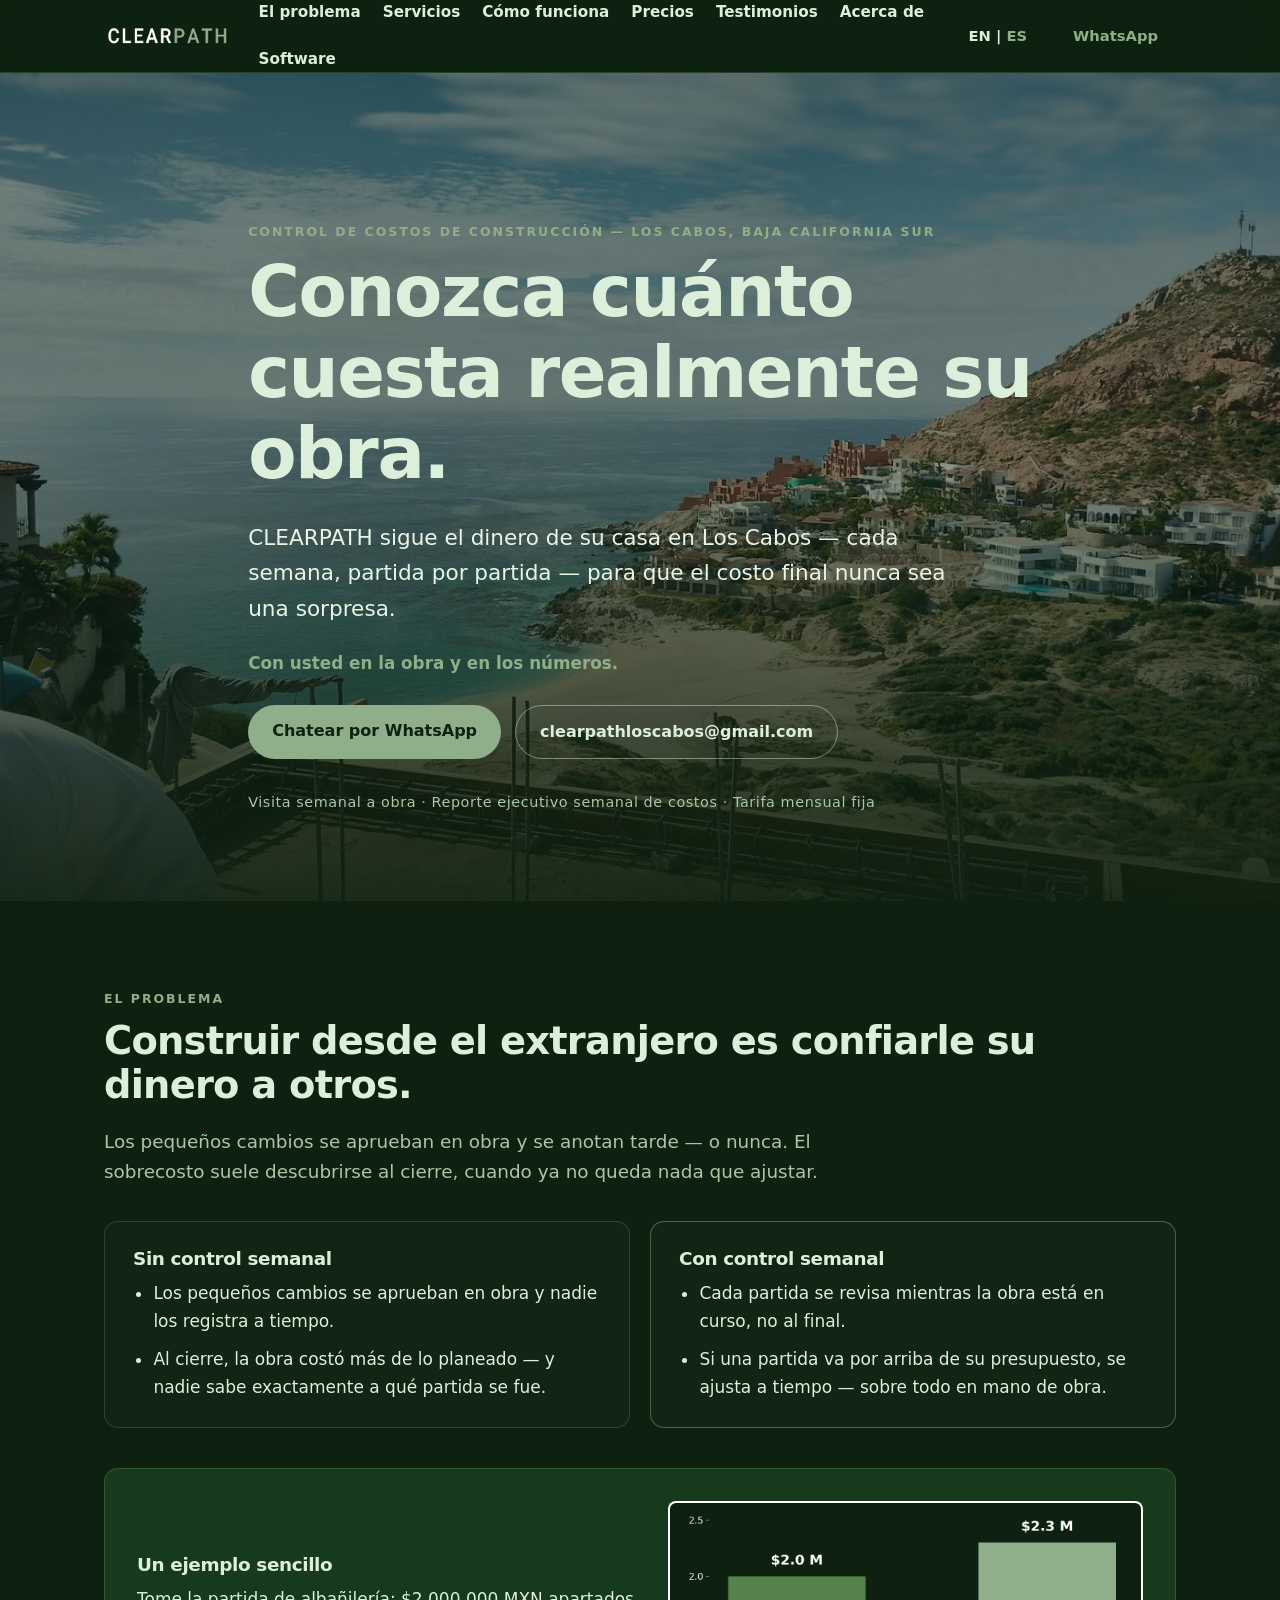
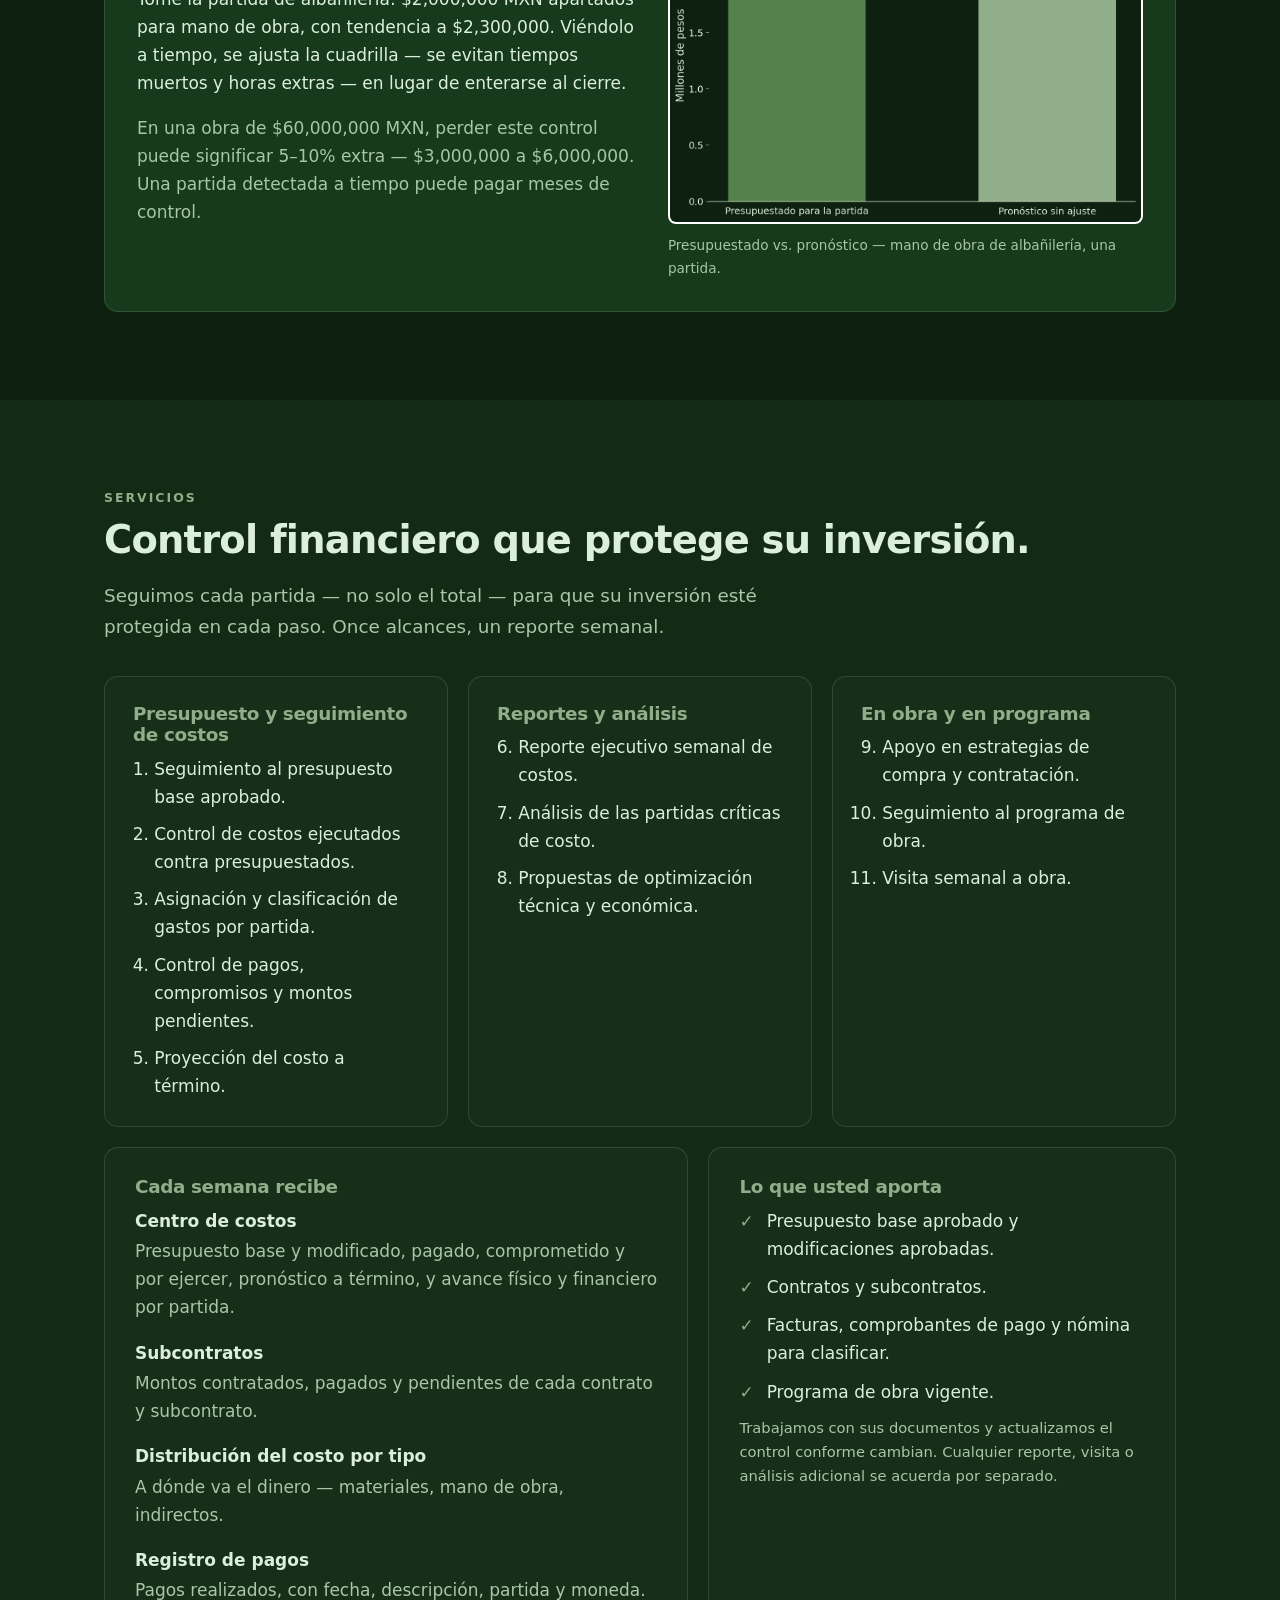
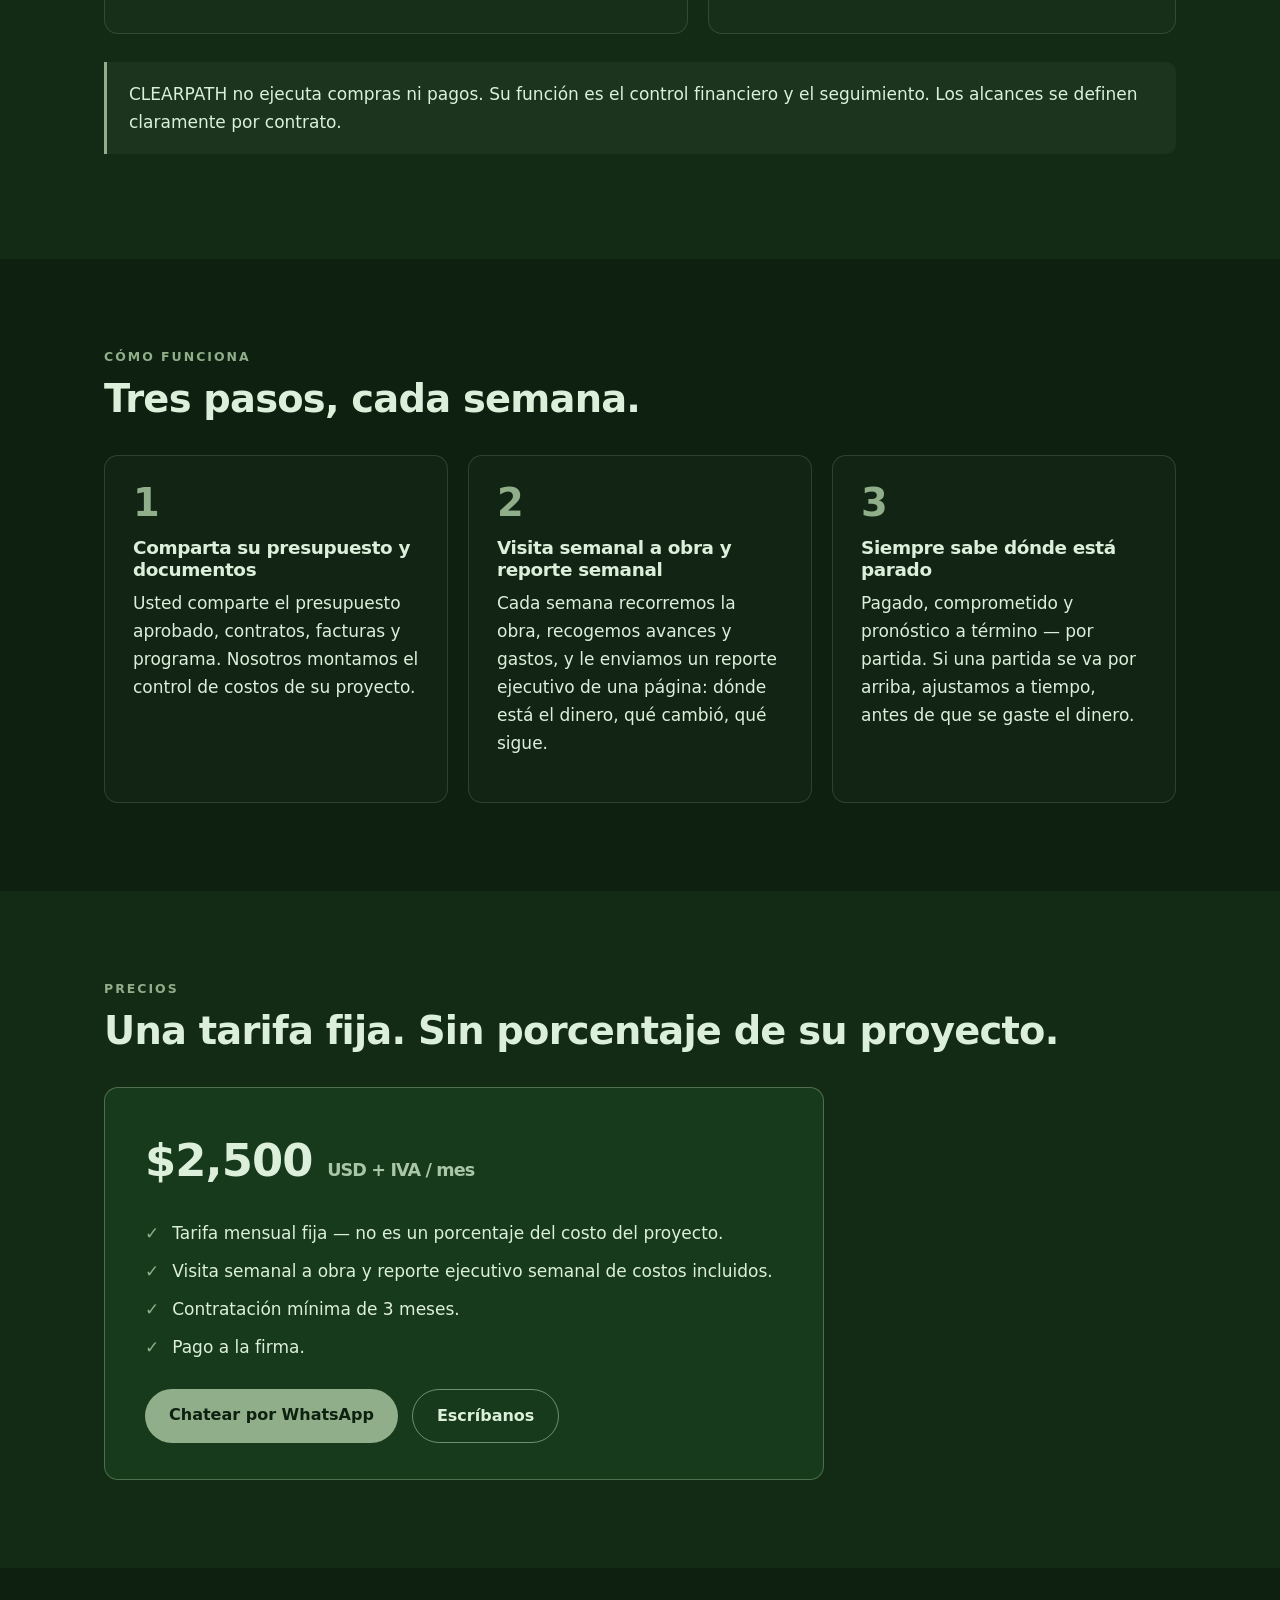
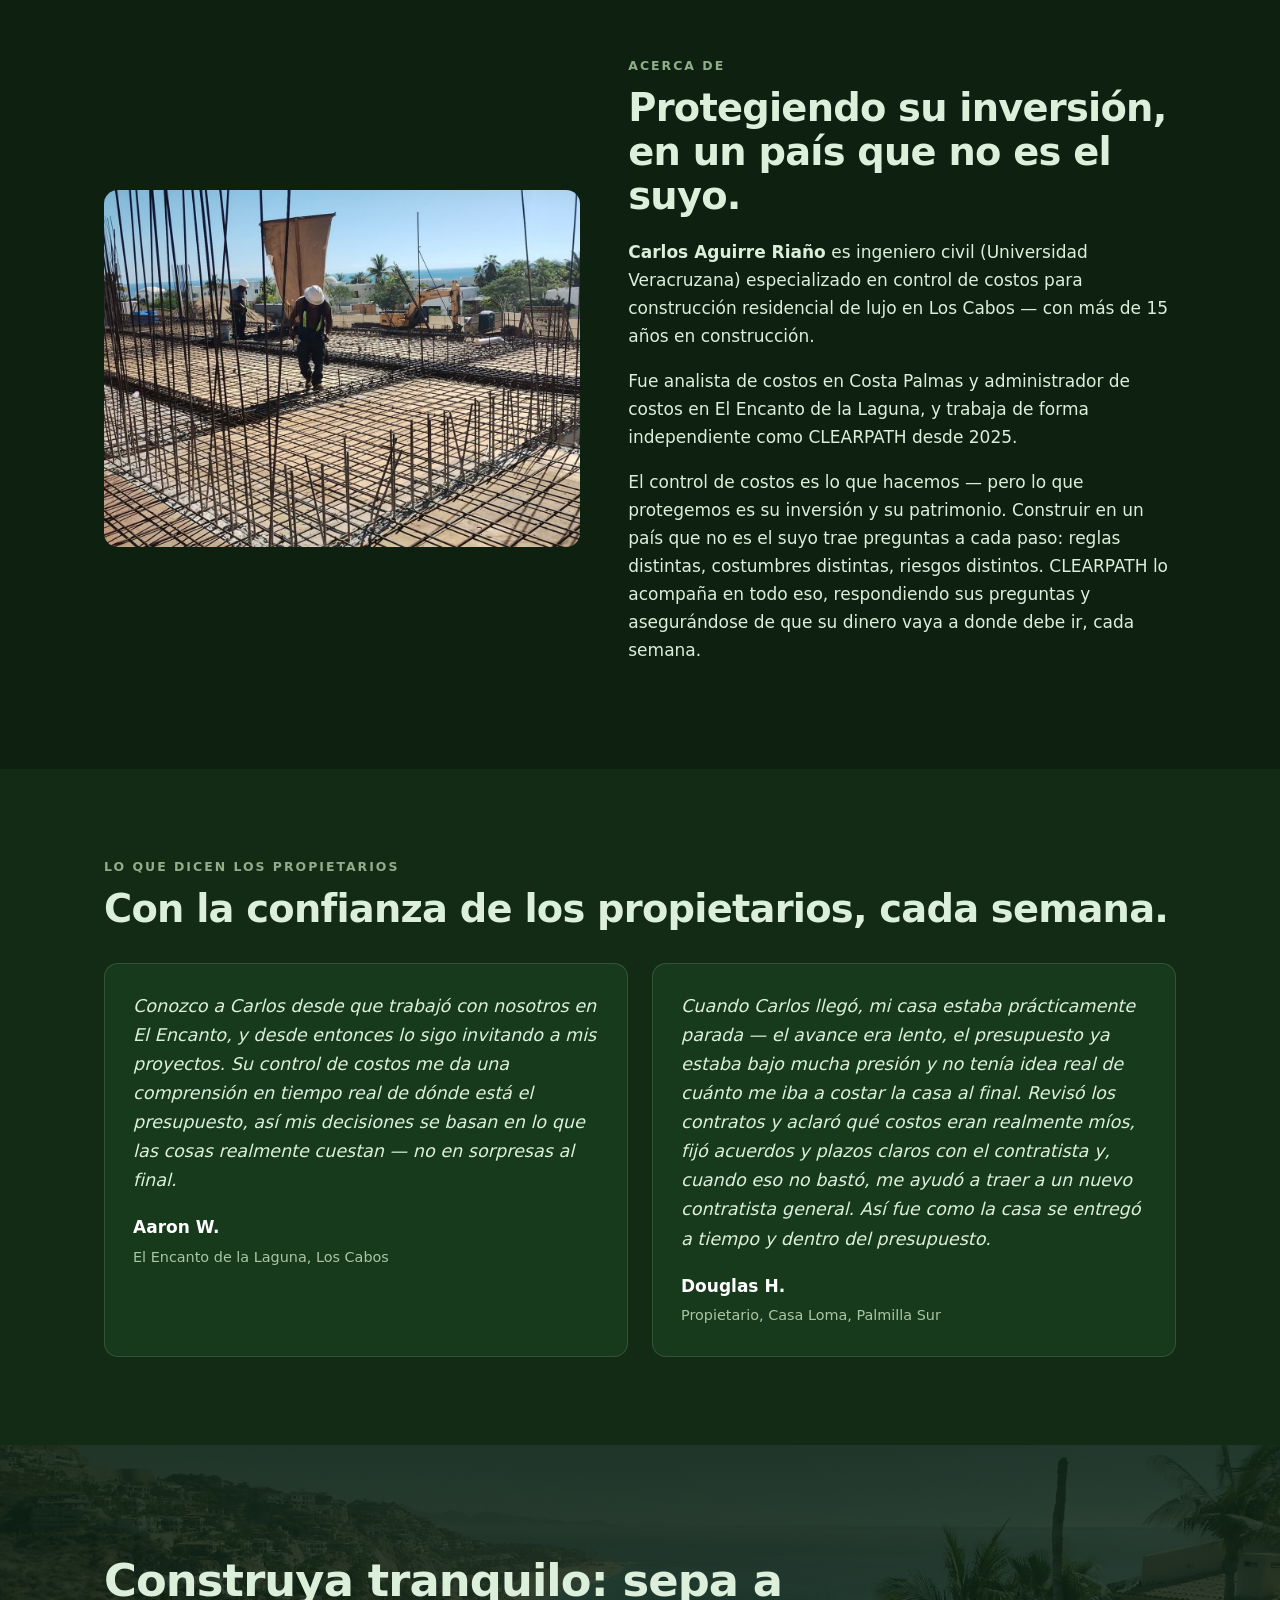
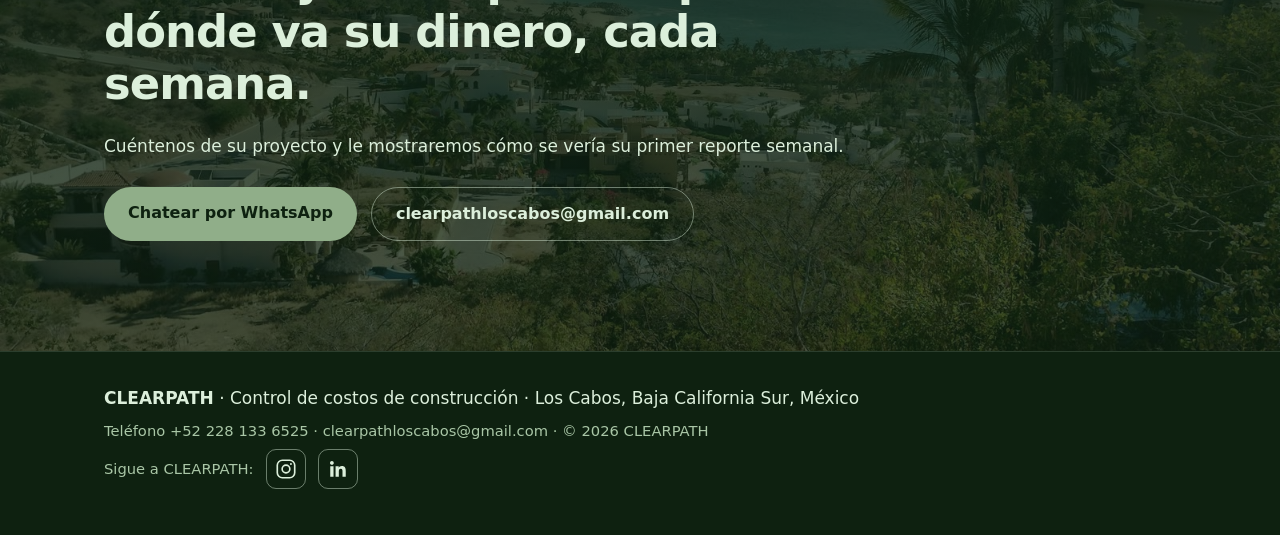
==== es/index.html @ 382d26e5 "Stylesheet v7 (carousel styles)" ====
<!DOCTYPE html>
<html lang="es">
<head>
<meta charset="utf-8">
<meta name="viewport" content="width=device-width, initial-scale=1">
<title>CLEARPATH — Control de costos de construcción en Los Cabos</title>
<meta name="description" content="CLEARPATH es control de costos semanal para la construcción de casas de lujo en Los Cabos: pagado, comprometido y pronóstico a término, partida por partida. Tarifa mensual fija, visita semanal a obra, reporte ejecutivo semanal.">
<link rel="stylesheet" href="../styles.css?v=7">
<link rel="icon" type="image/x-icon" href="[data-uri]">
</head>
<body>

<header class="site-header">
  <div class="wrap header-inner">
    <a class="brand" href="#top" aria-label="CLEARPATH — inicio">
      <img class="brand-img" src="[data-uri]" alt="CLEARPATH">
    </a>
    <nav class="main-nav" aria-label="Principal">
      <a href="#problem">El problema</a>
      <a href="#services">Servicios</a>
      <a href="#how">Cómo funciona</a>
      <a href="#pricing">Precios</a>
      <a href="#testimonials">Testimonios</a>
      <a href="#about">Acerca de</a>
      <a href="software/">Software</a>
    </nav>
    <span class="lang-switch" aria-label="Idioma"><a href="../" lang="en">EN</a> | <span class="lang-current">ES</span></span>
    <a class="btn btn-small" href="https://wa.me/522281336525" target="_blank" rel="noopener">WhatsApp</a>
  </div>
</header>

<main id="top">

  <!-- HERO -->
  <section class="hero">
    <div class="hero-media" aria-hidden="true">
      <video autoplay muted loop playsinline poster="[data-uri]">
        <source src="[data-uri]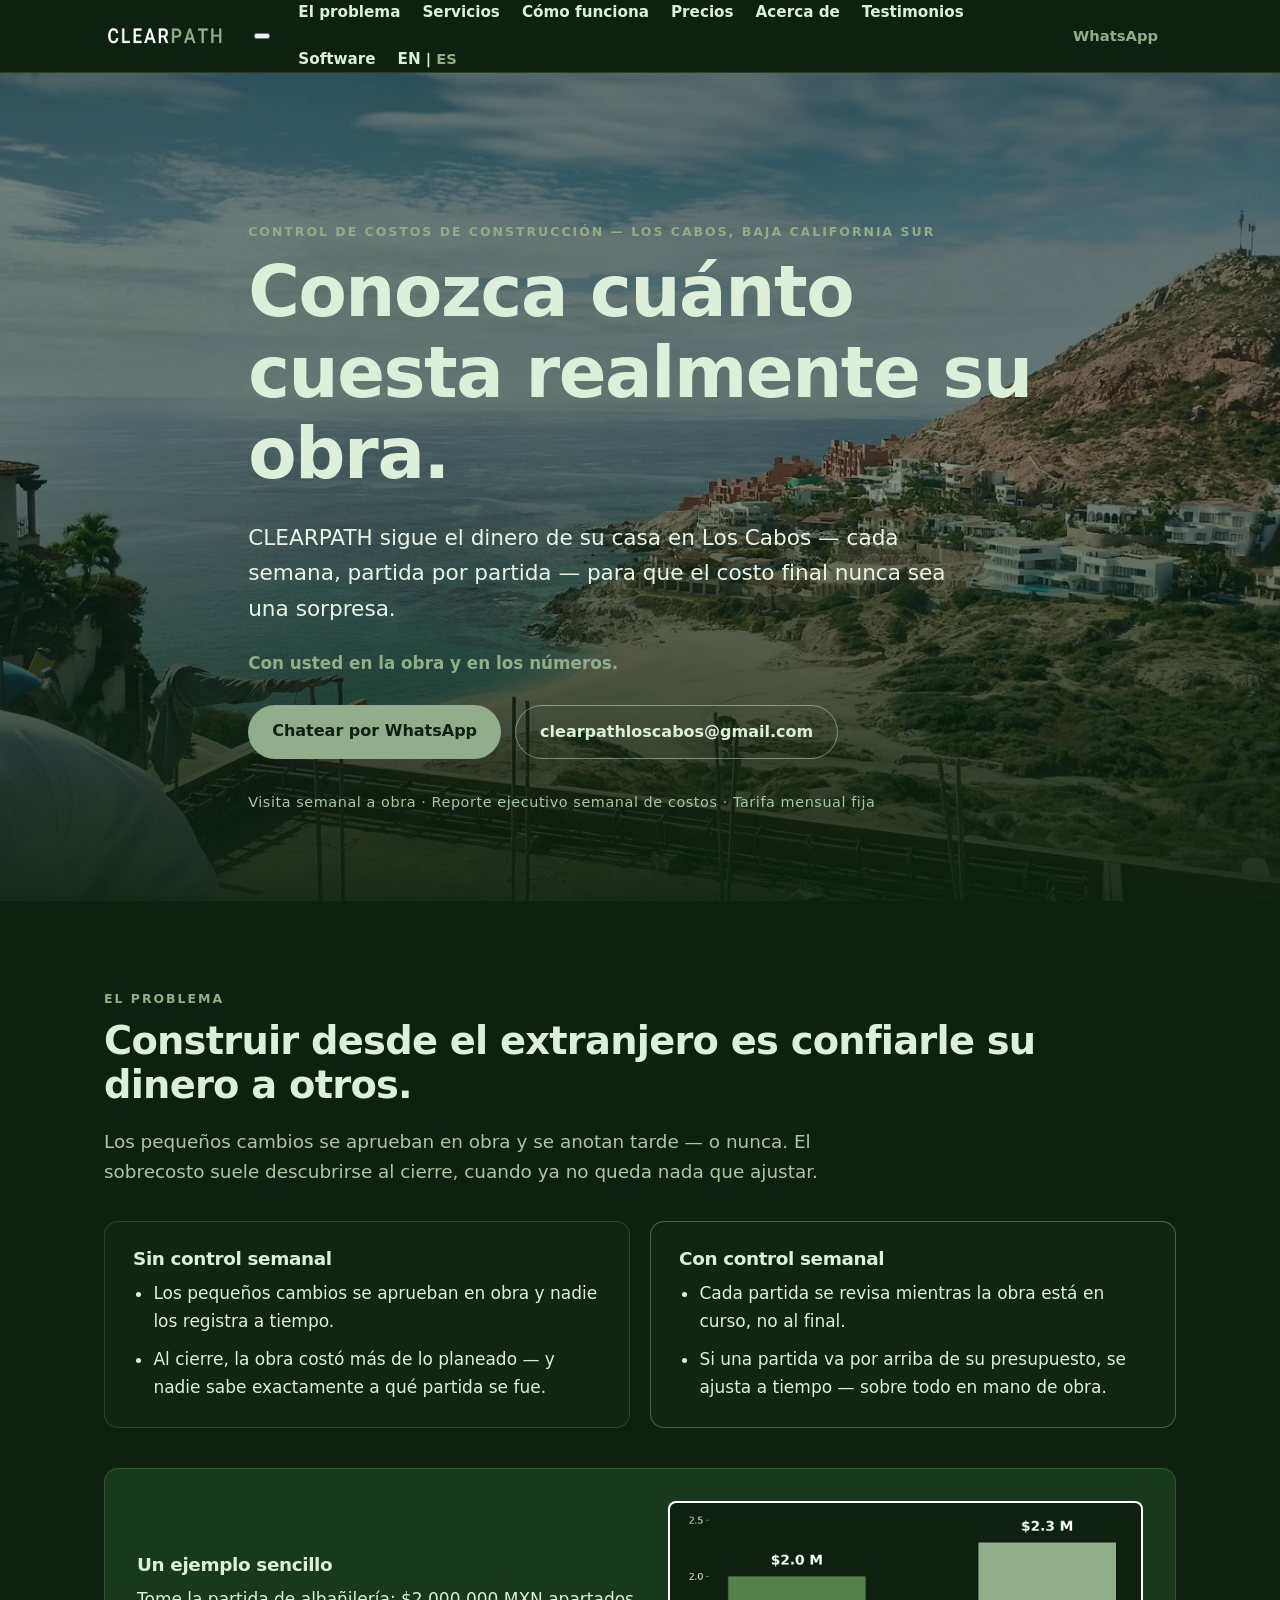
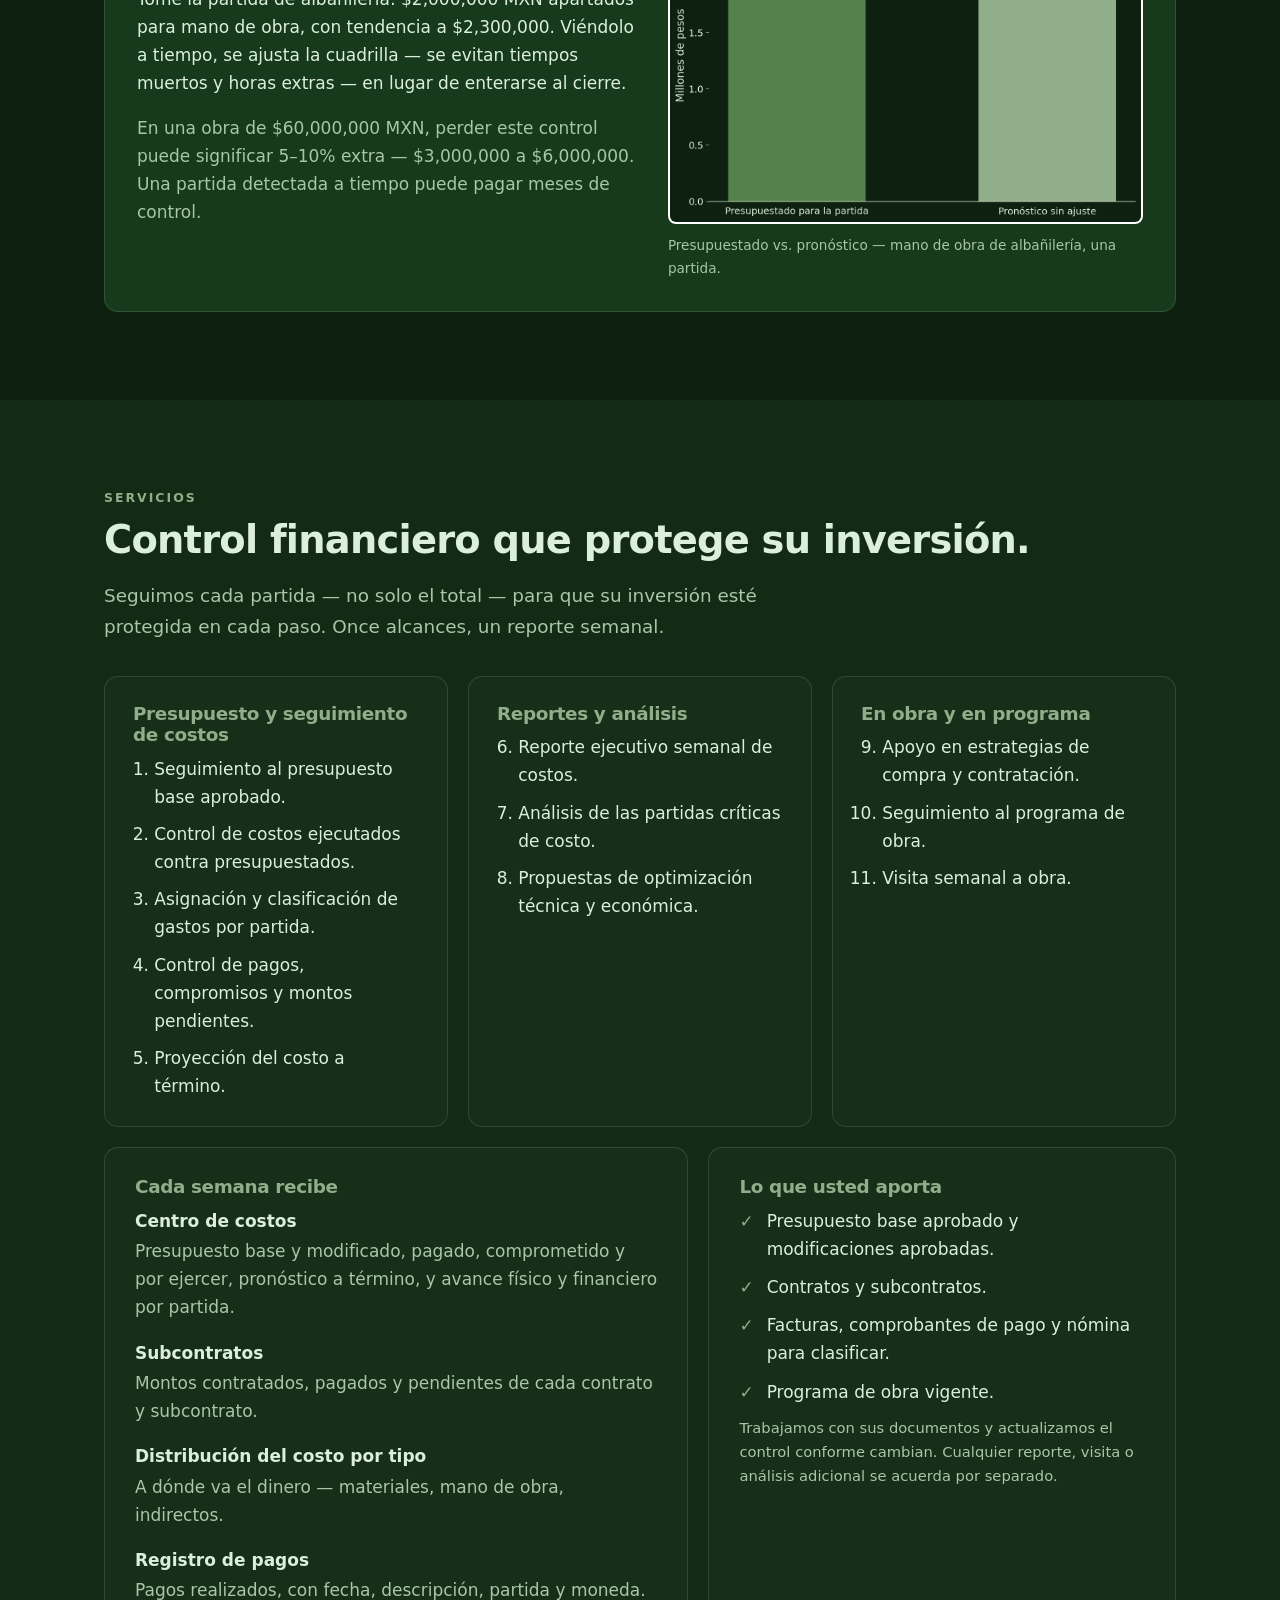
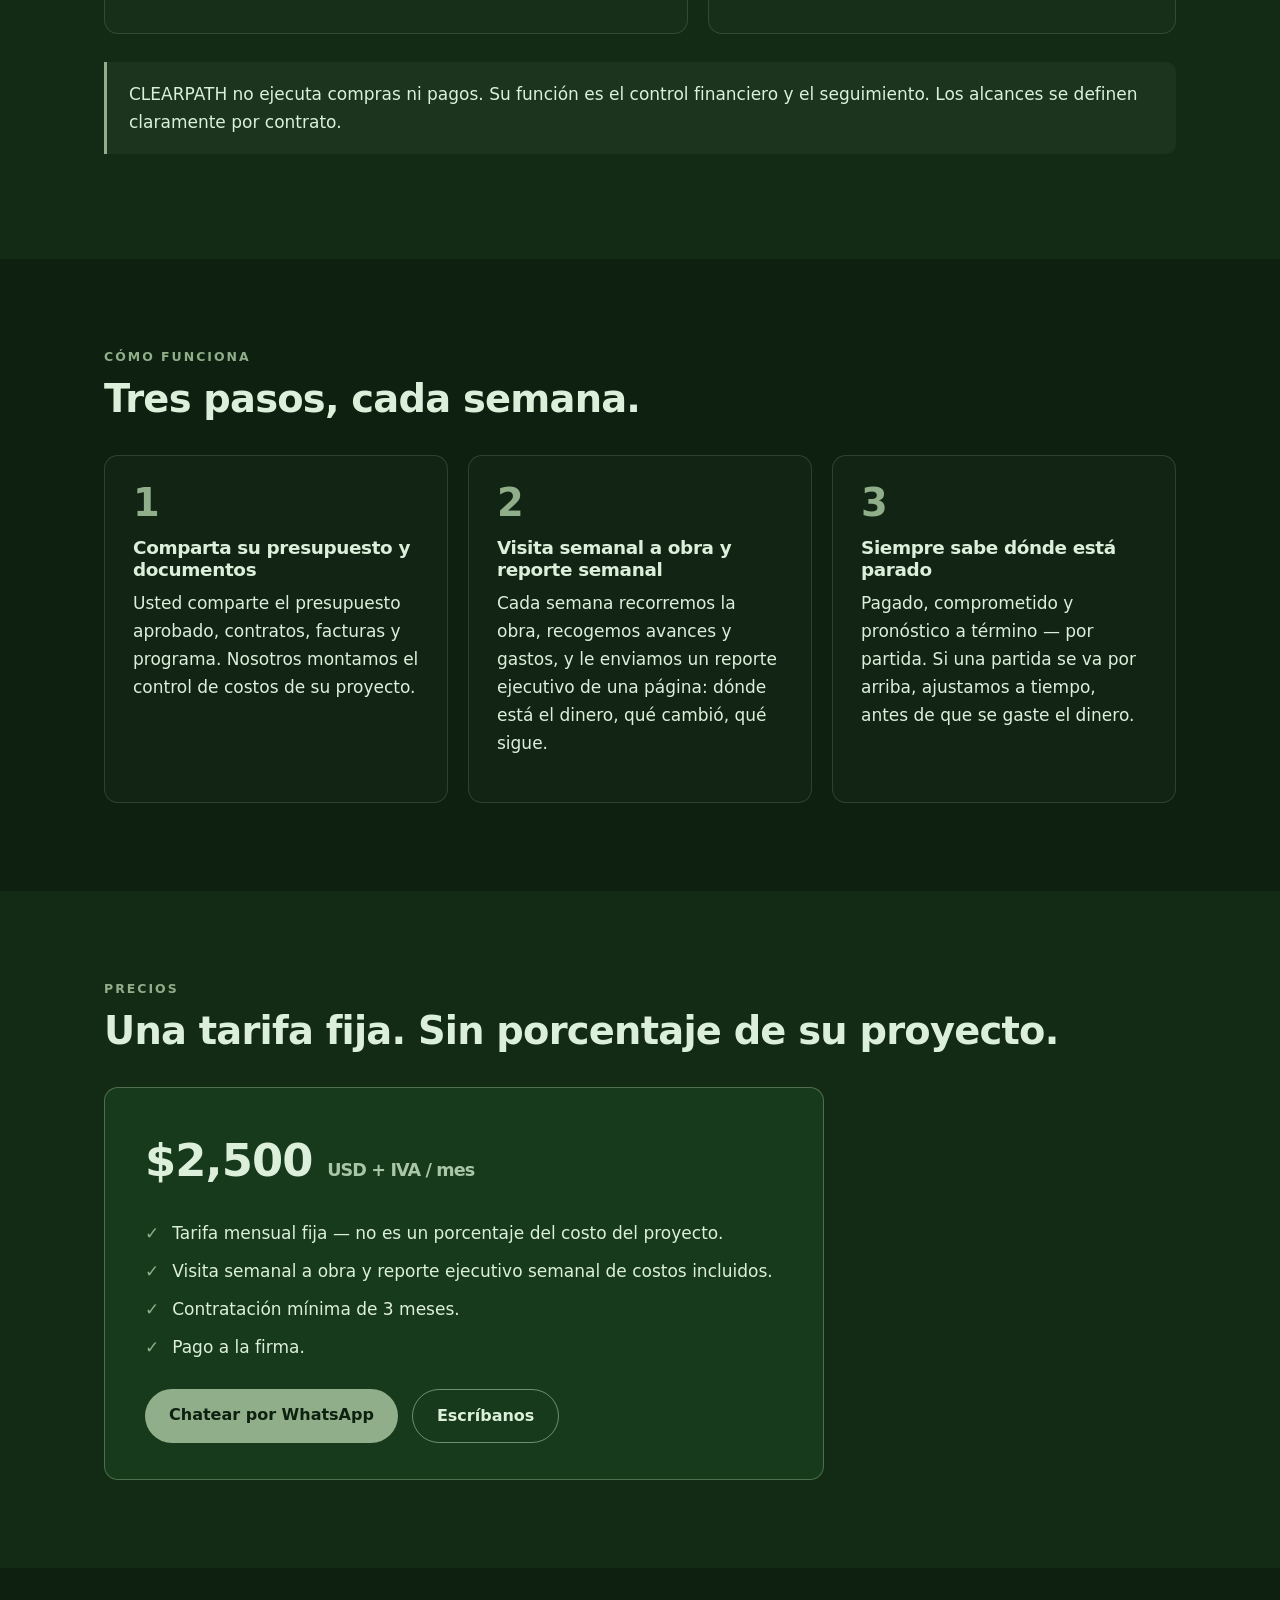
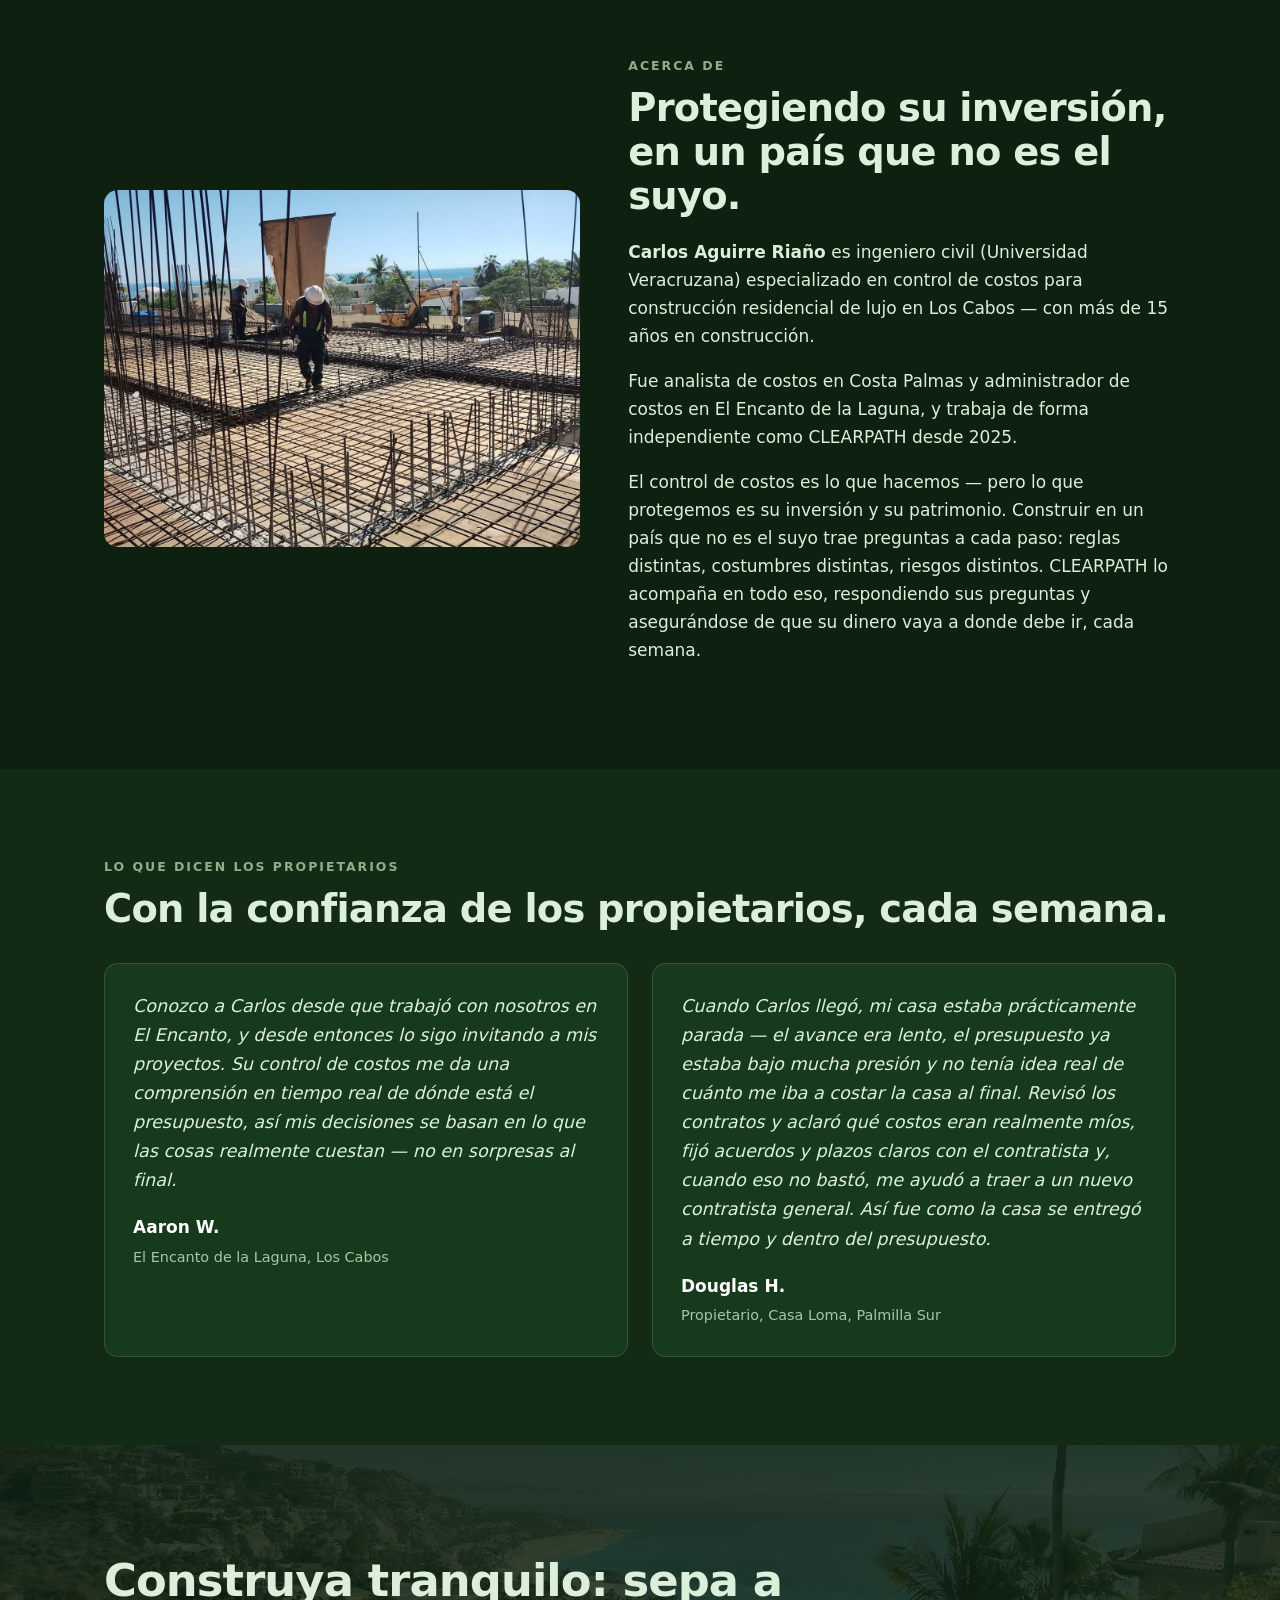
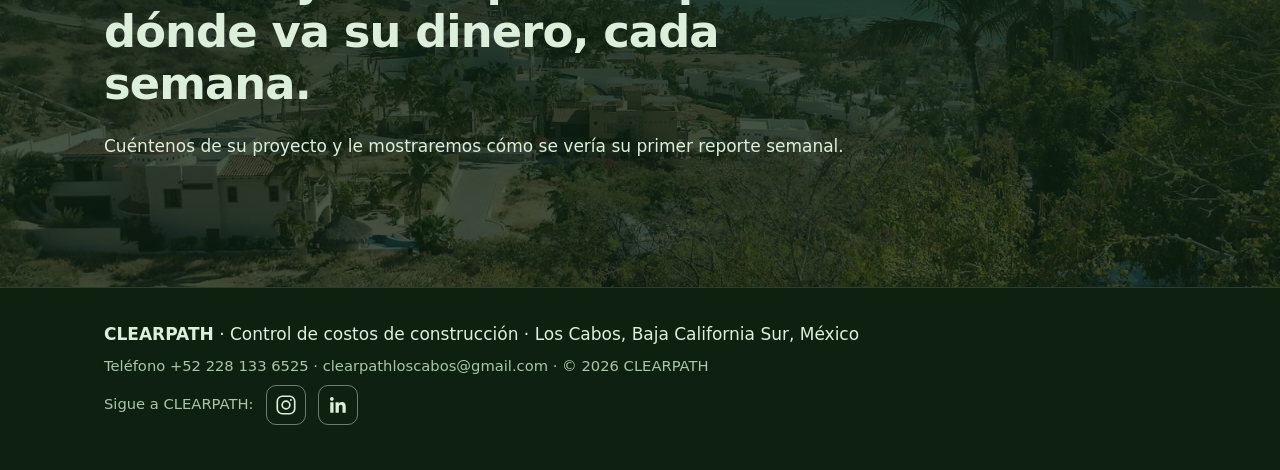
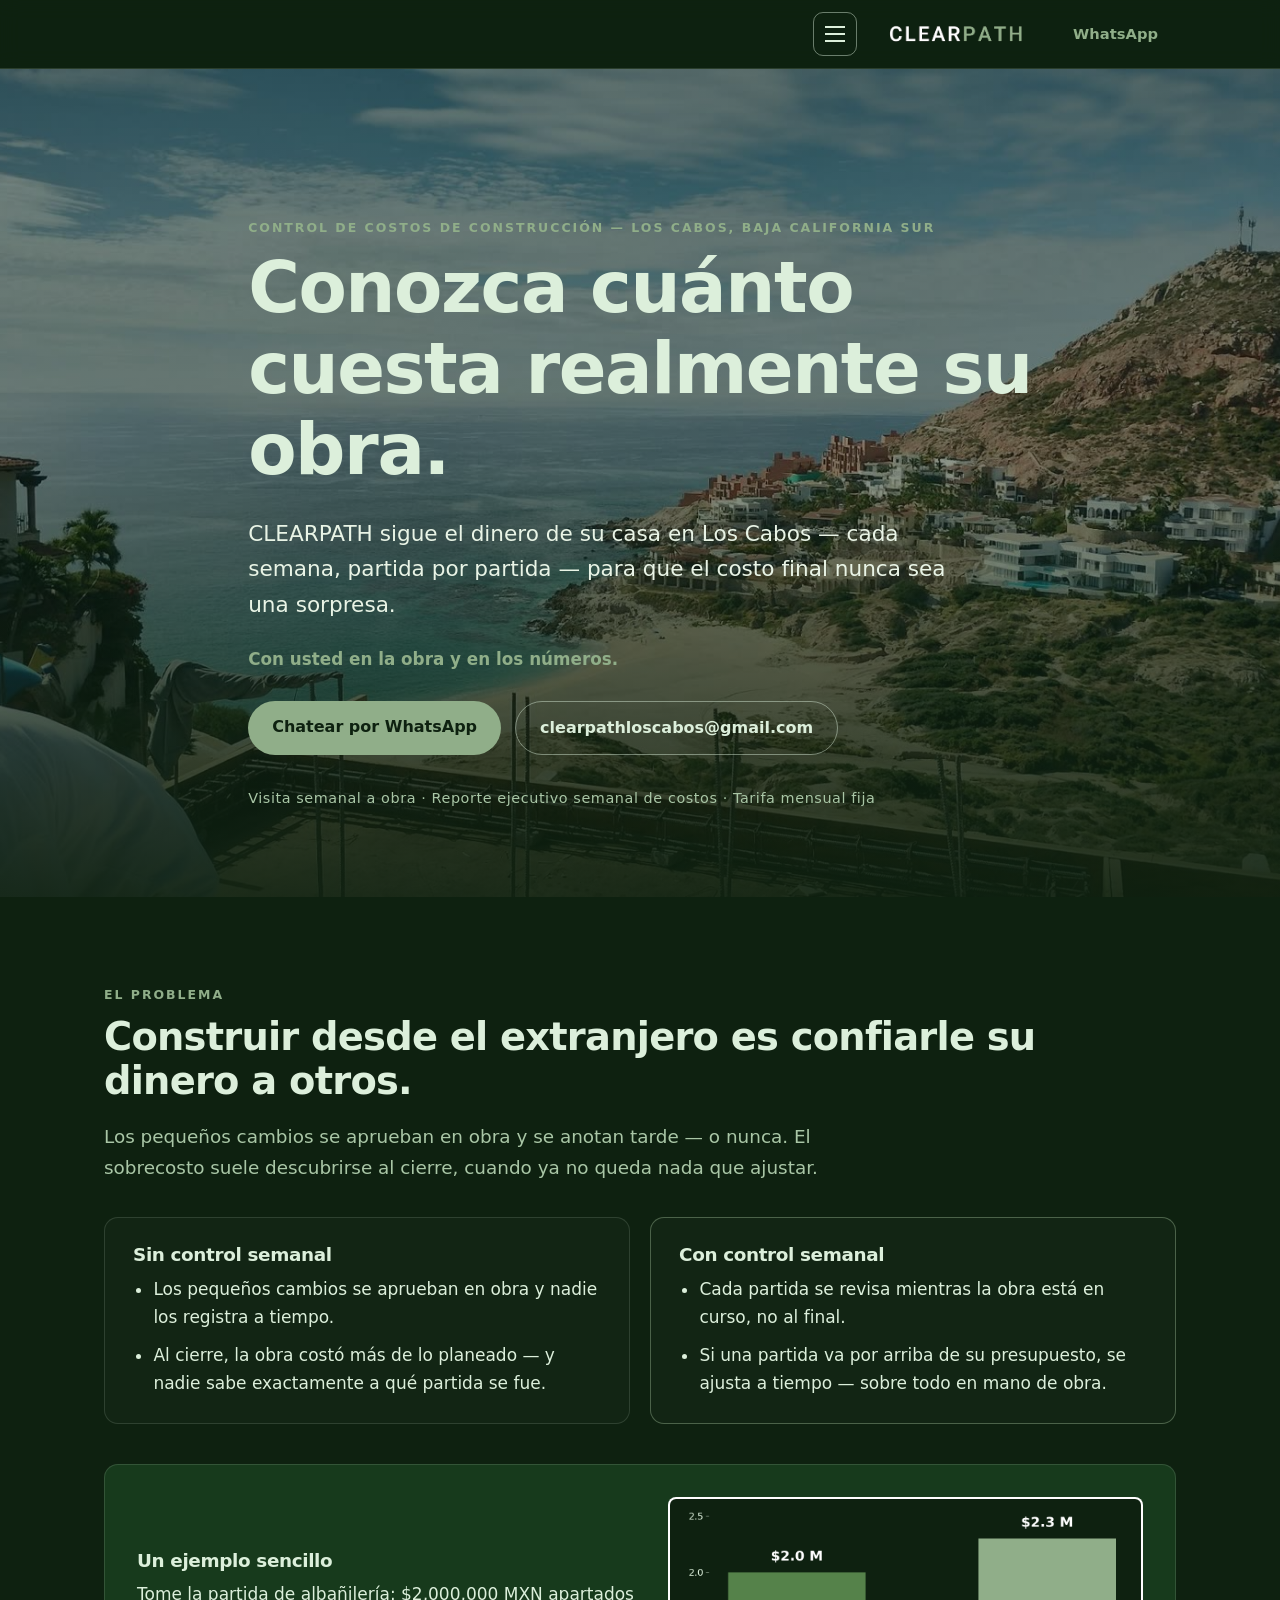
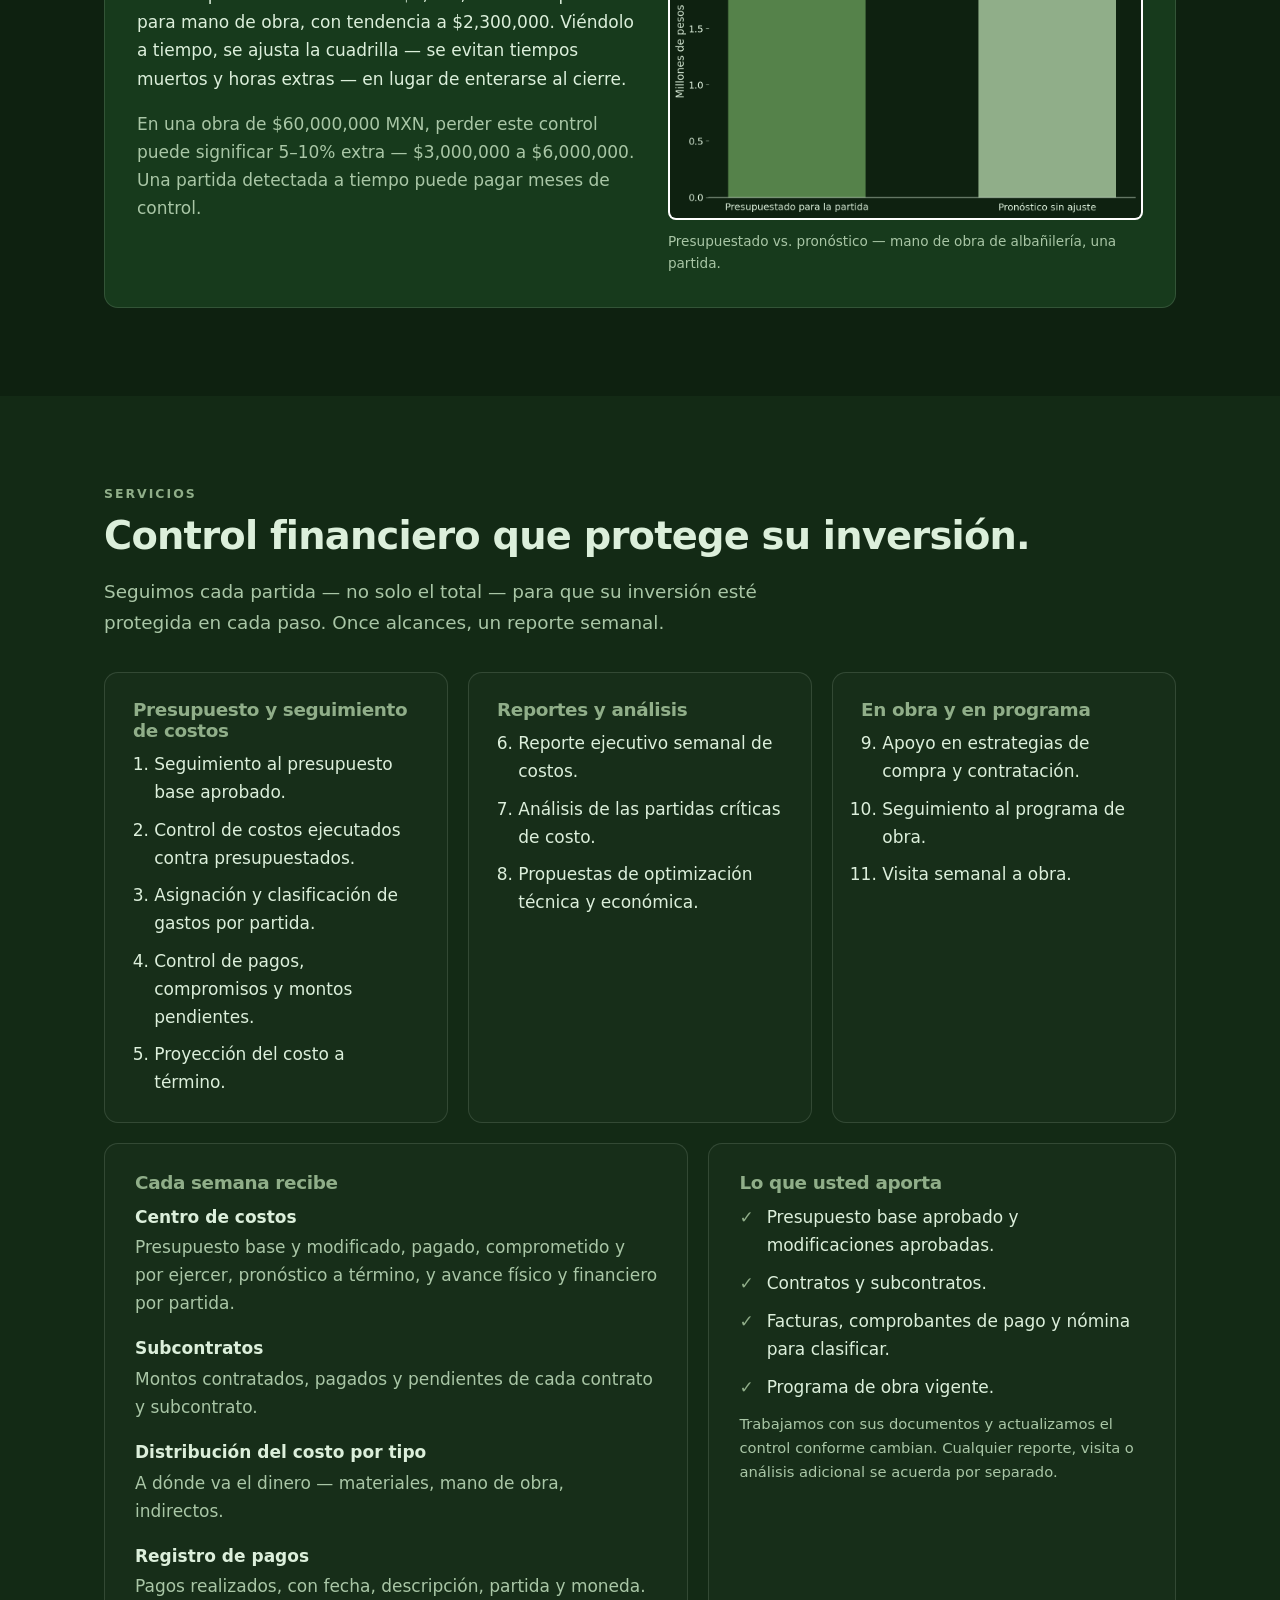
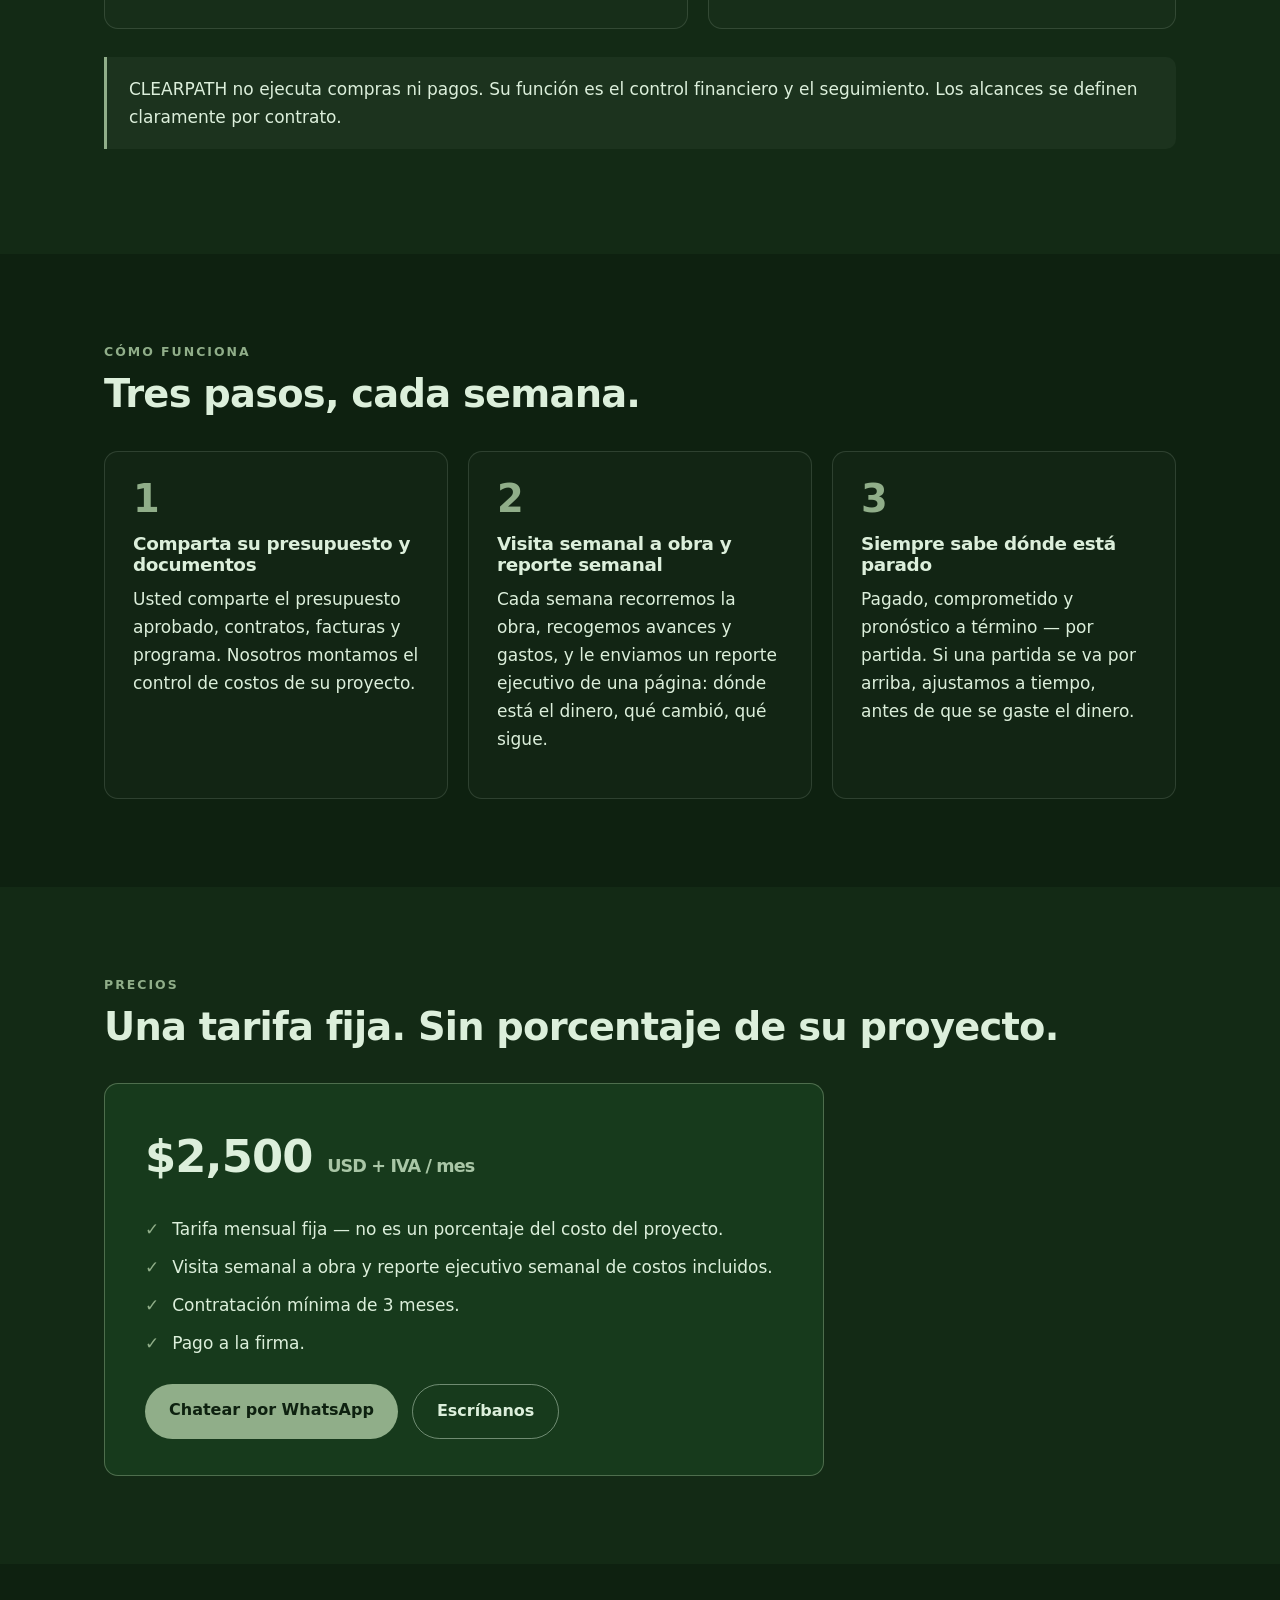
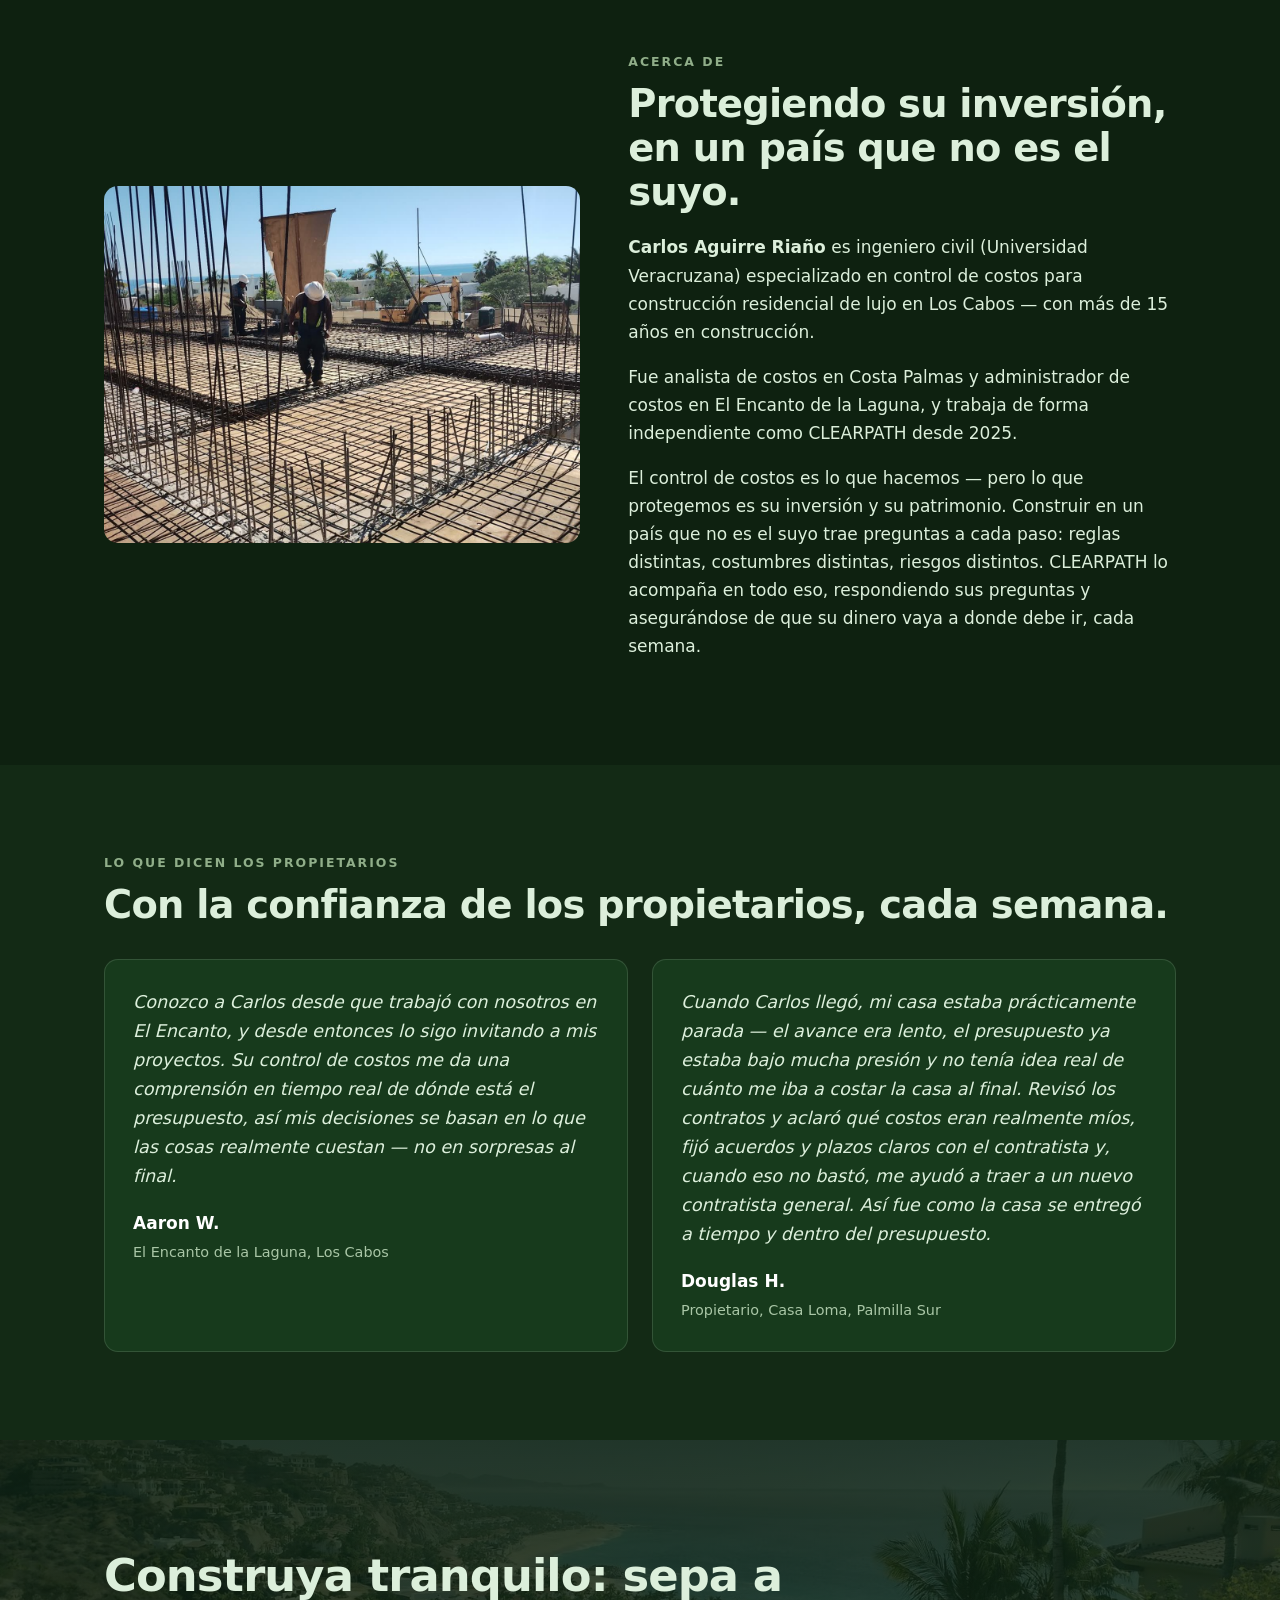
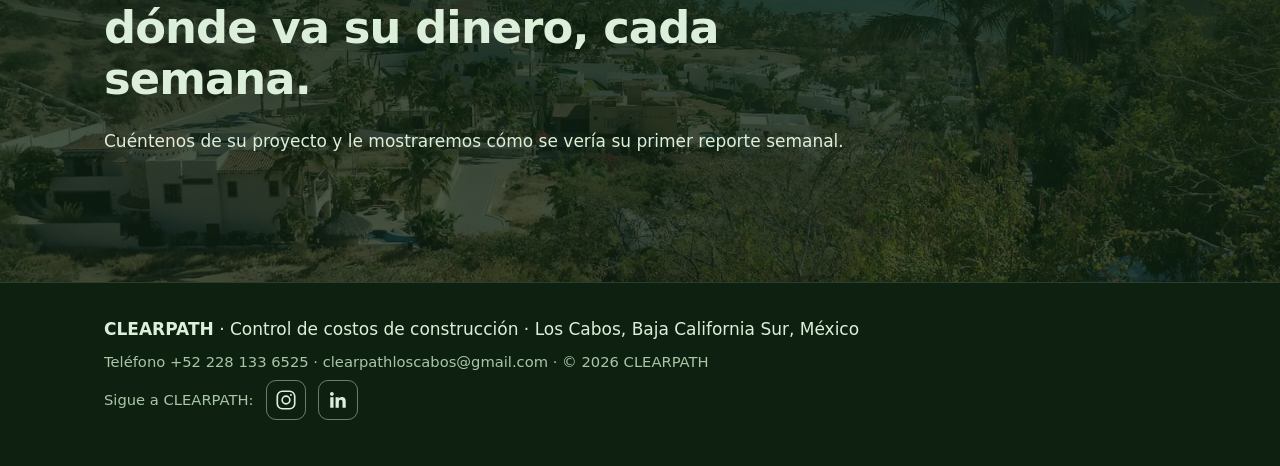
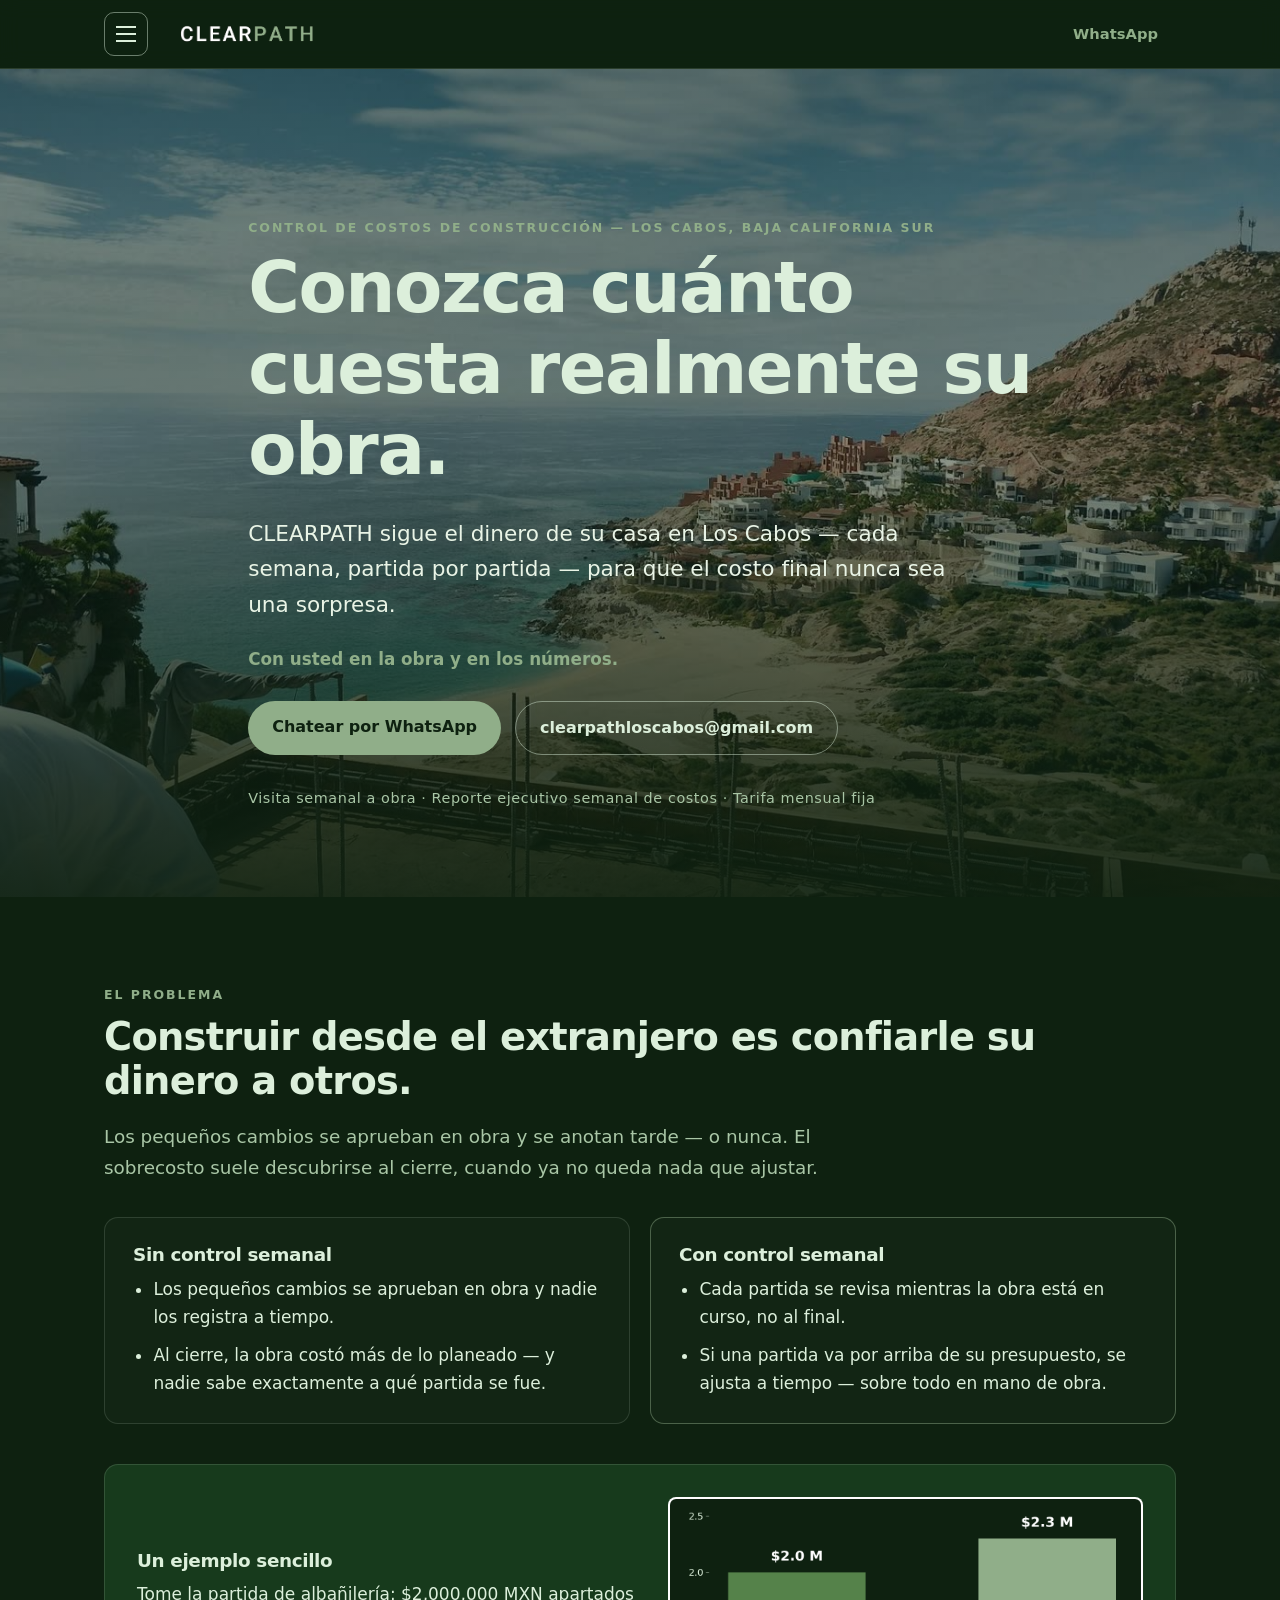
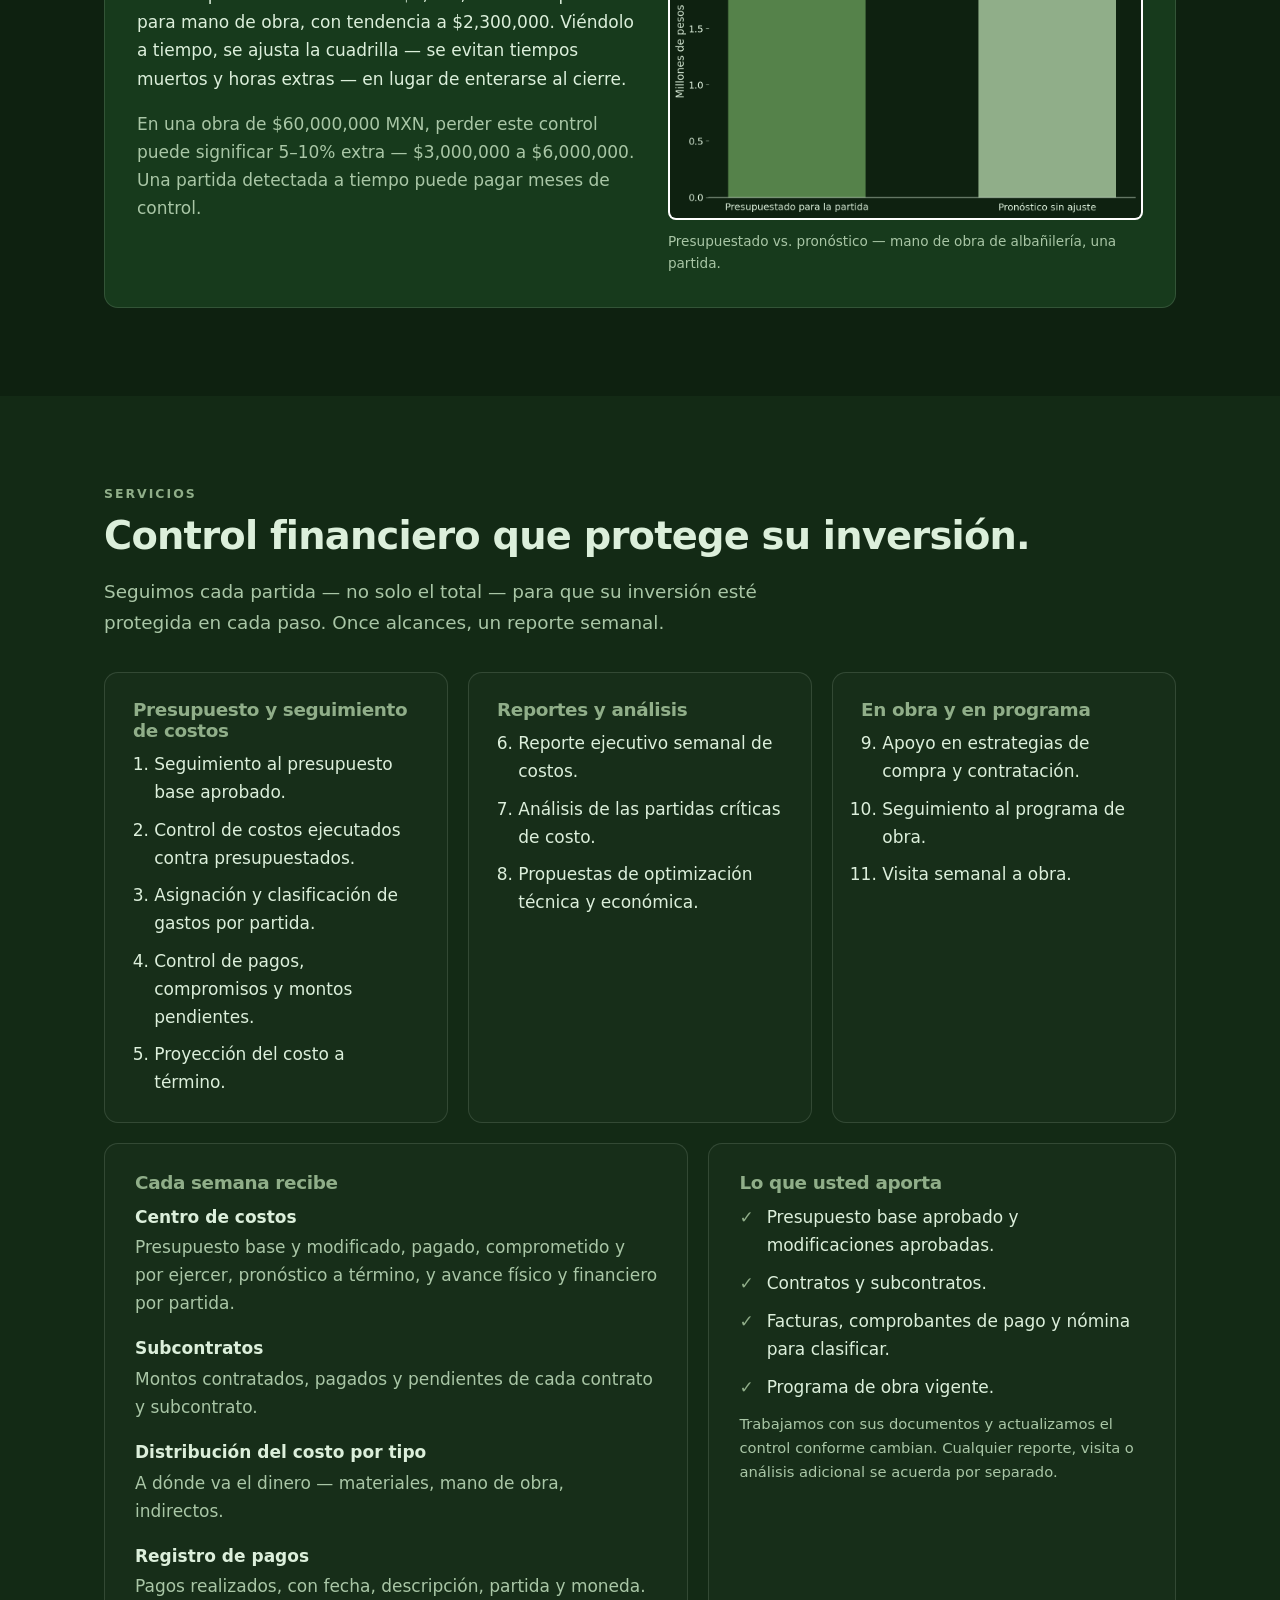
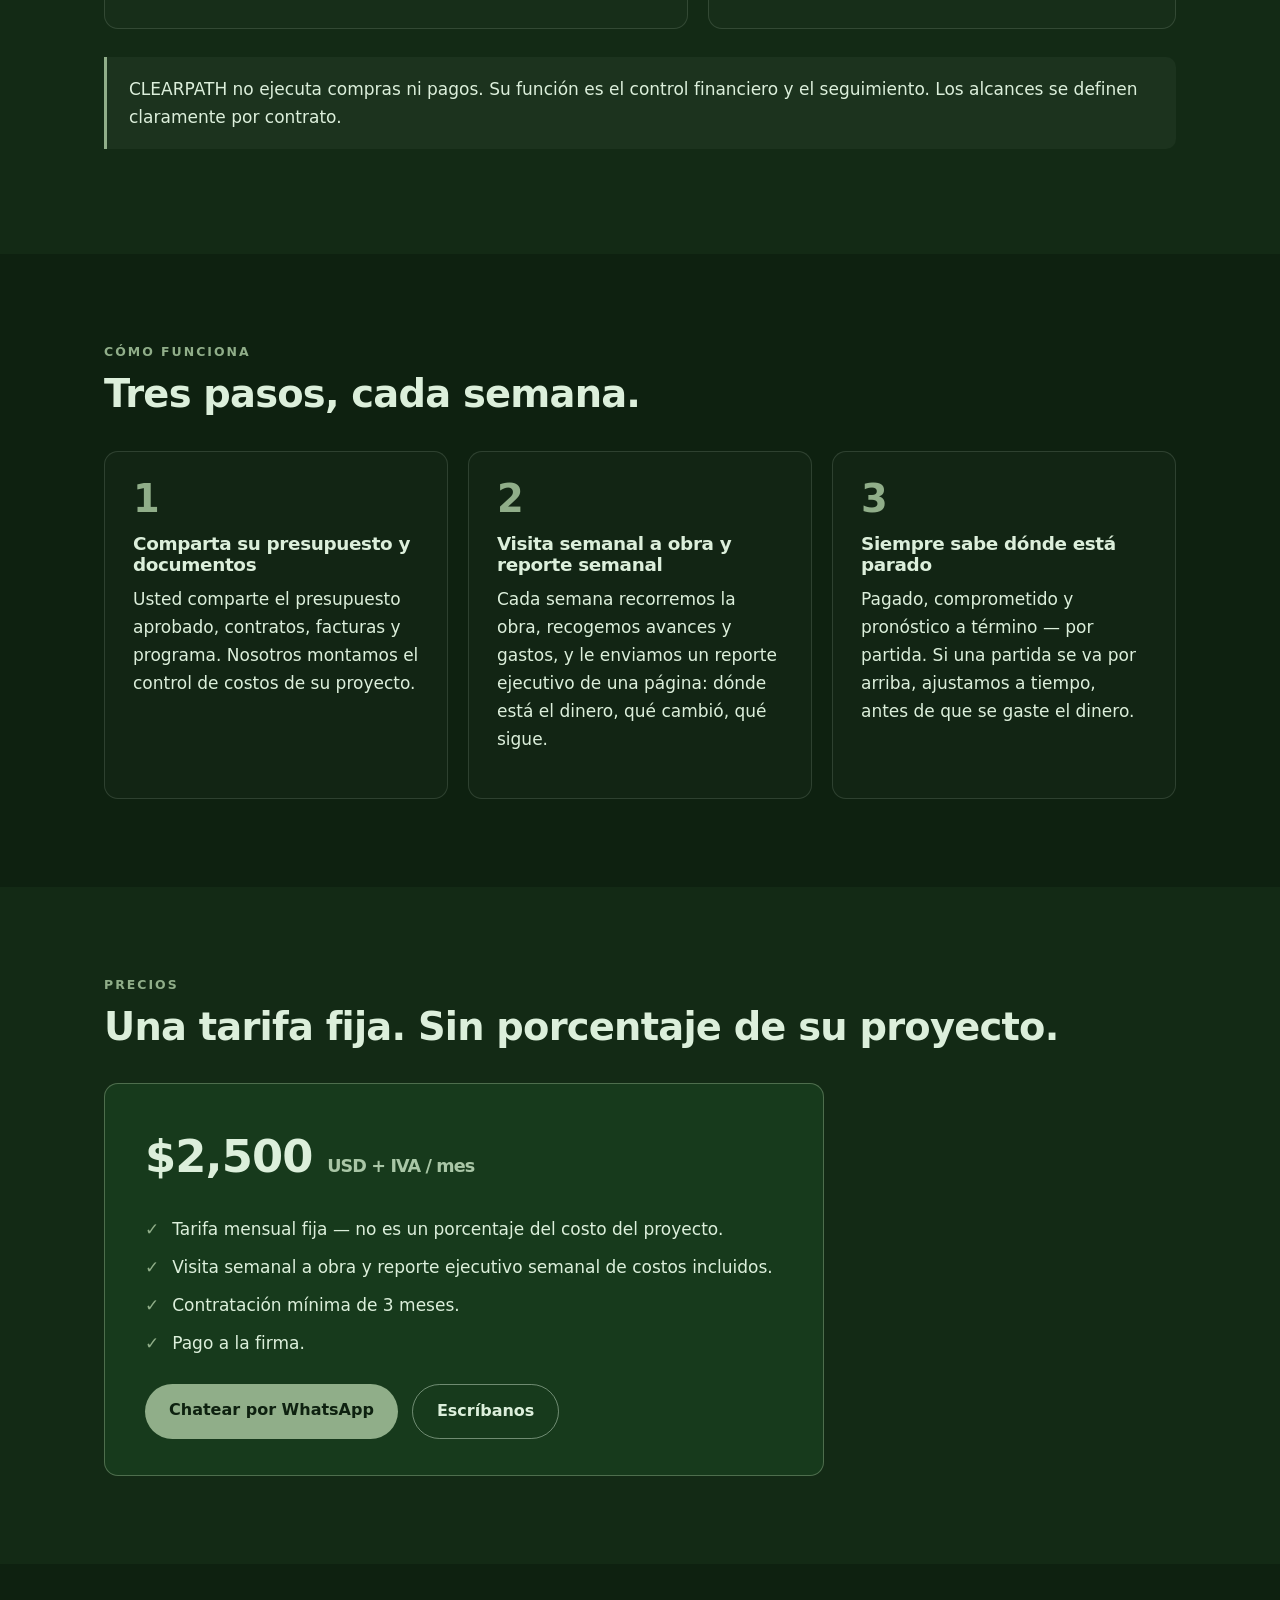
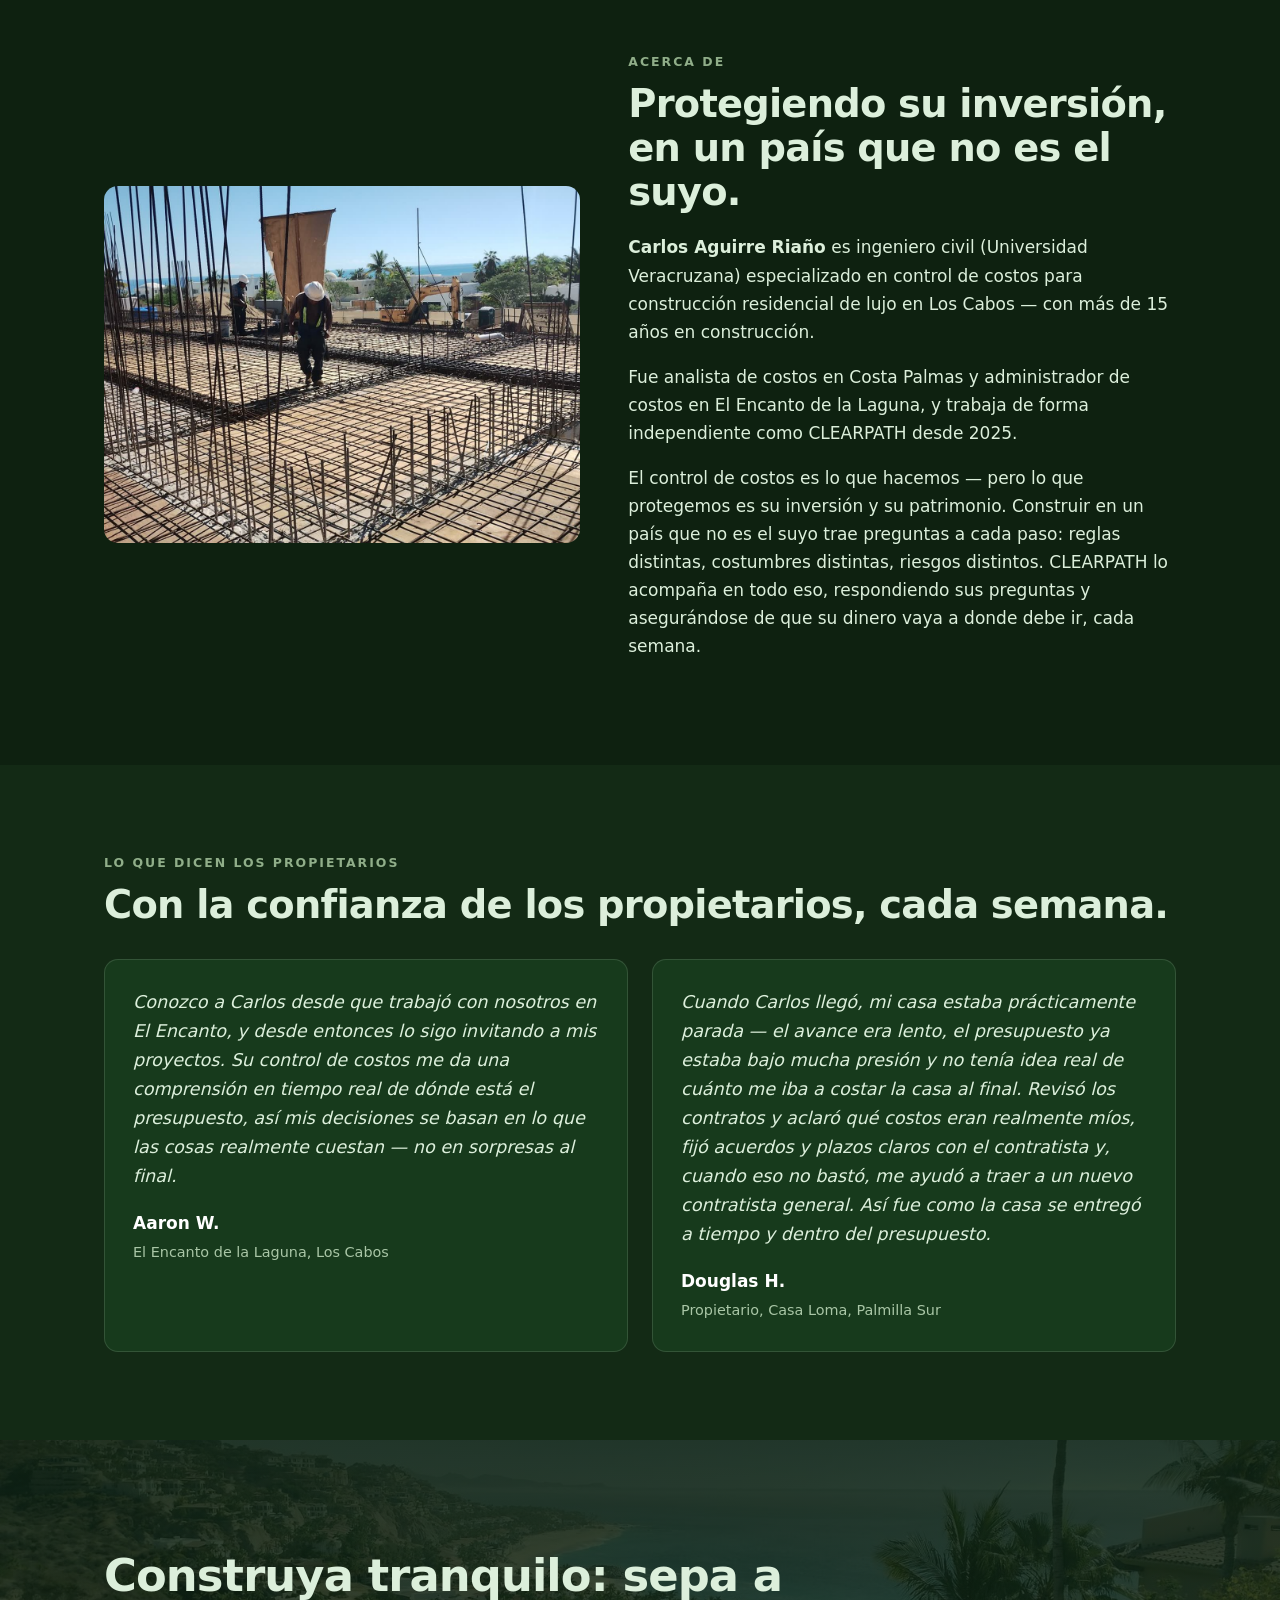
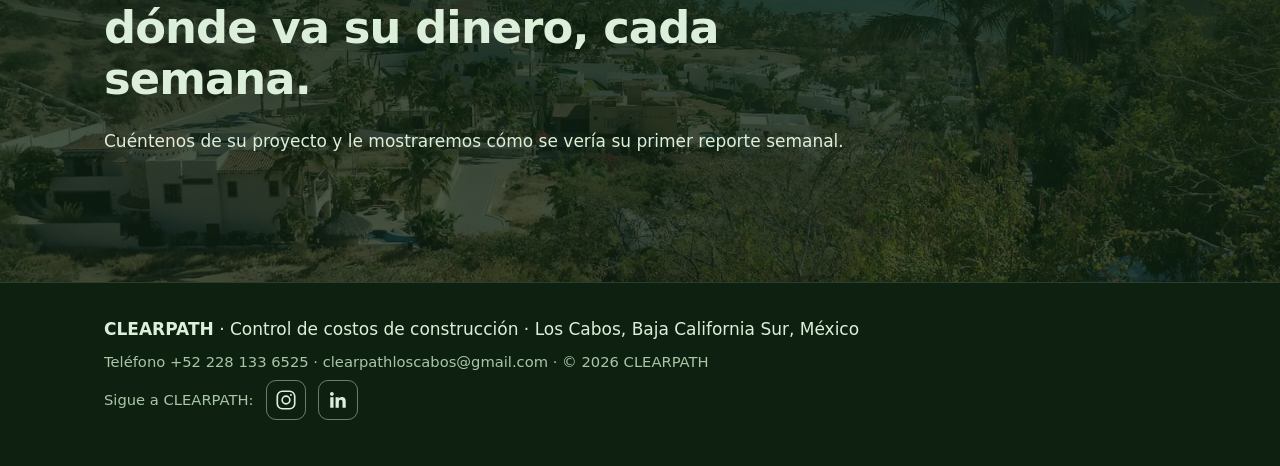
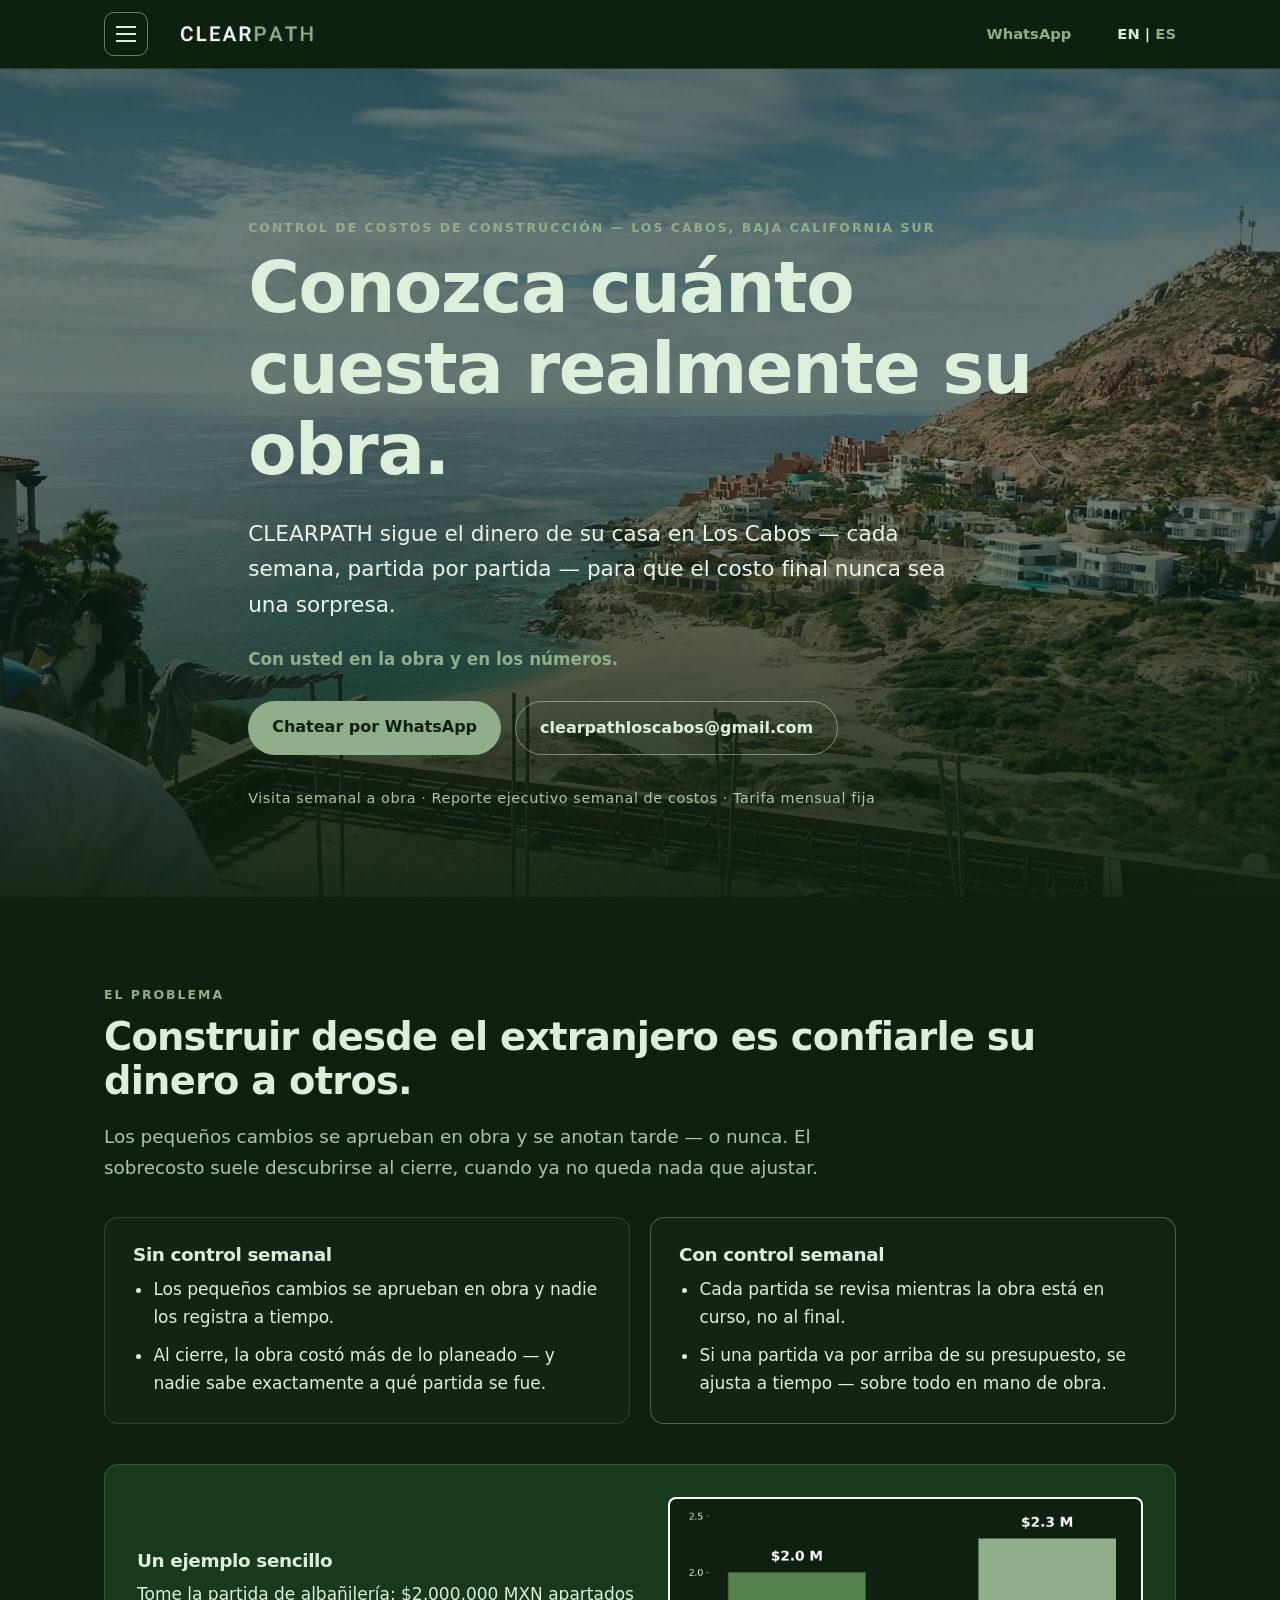
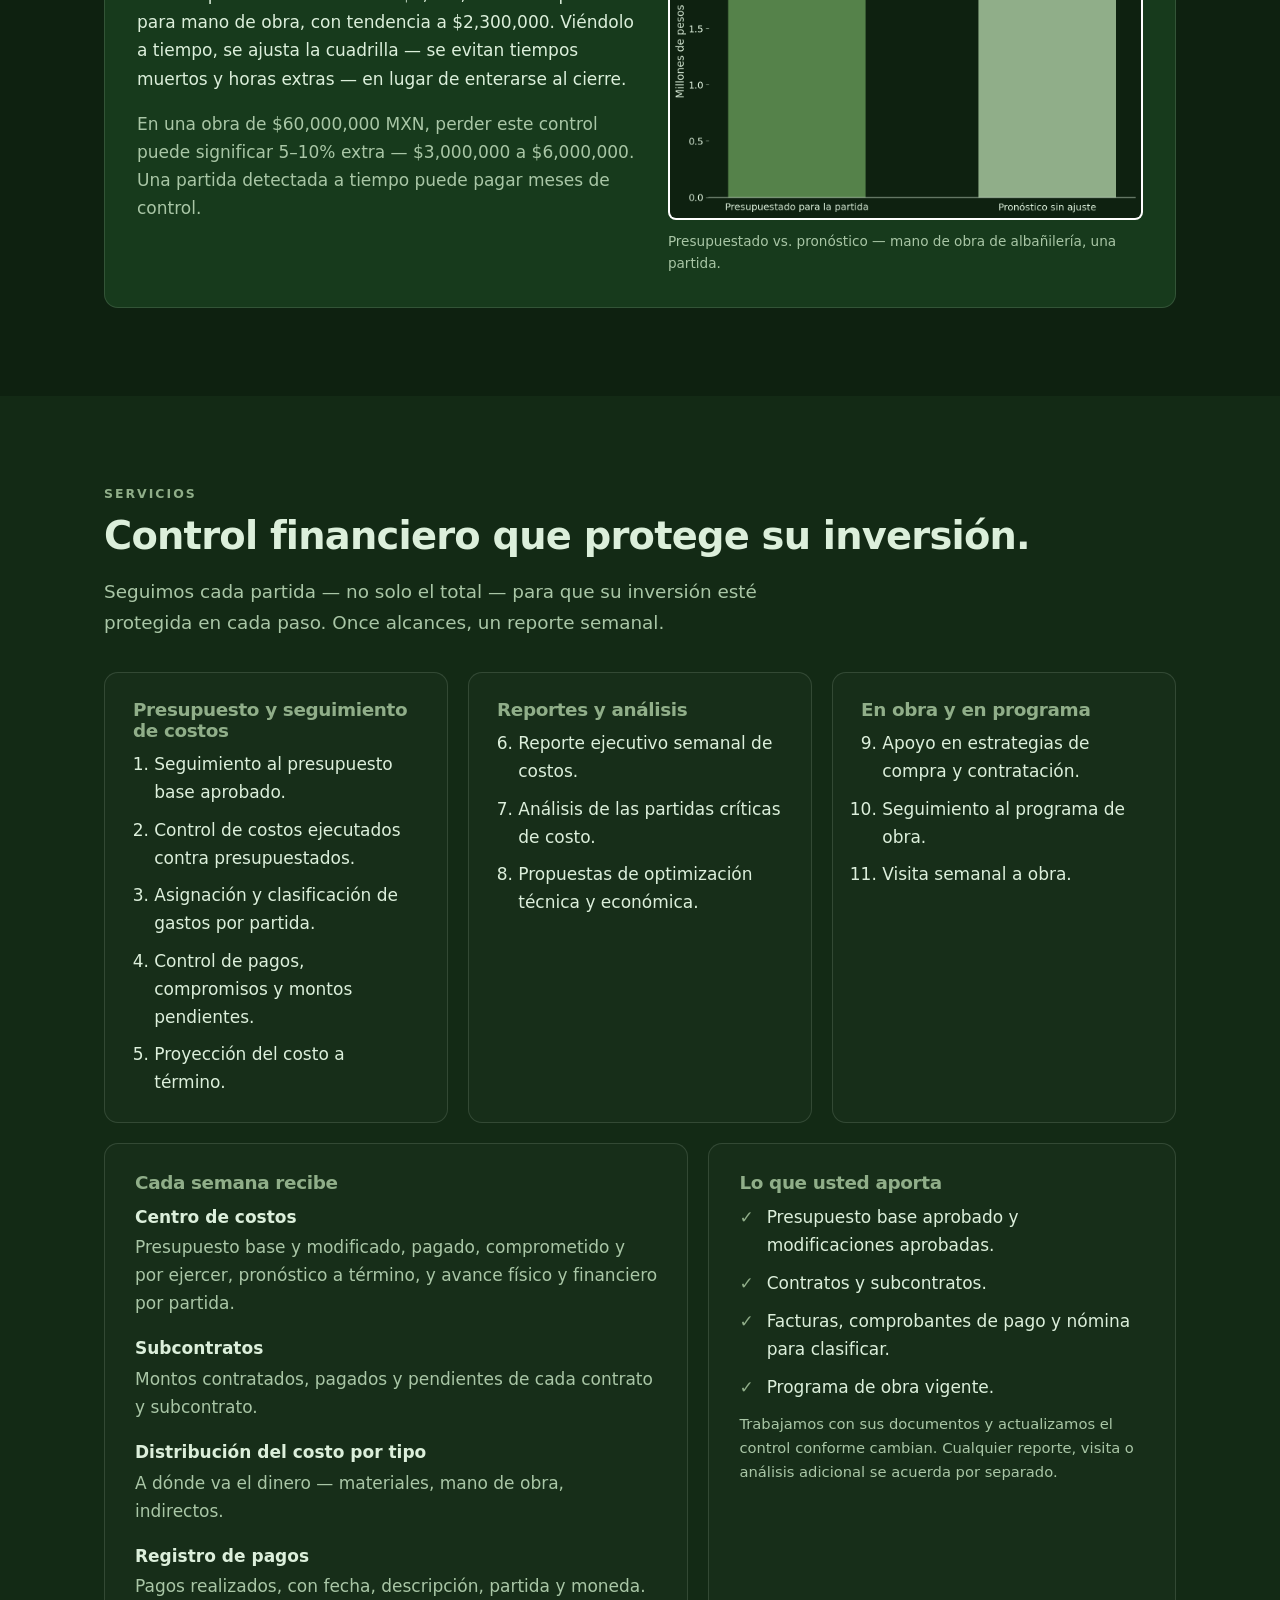
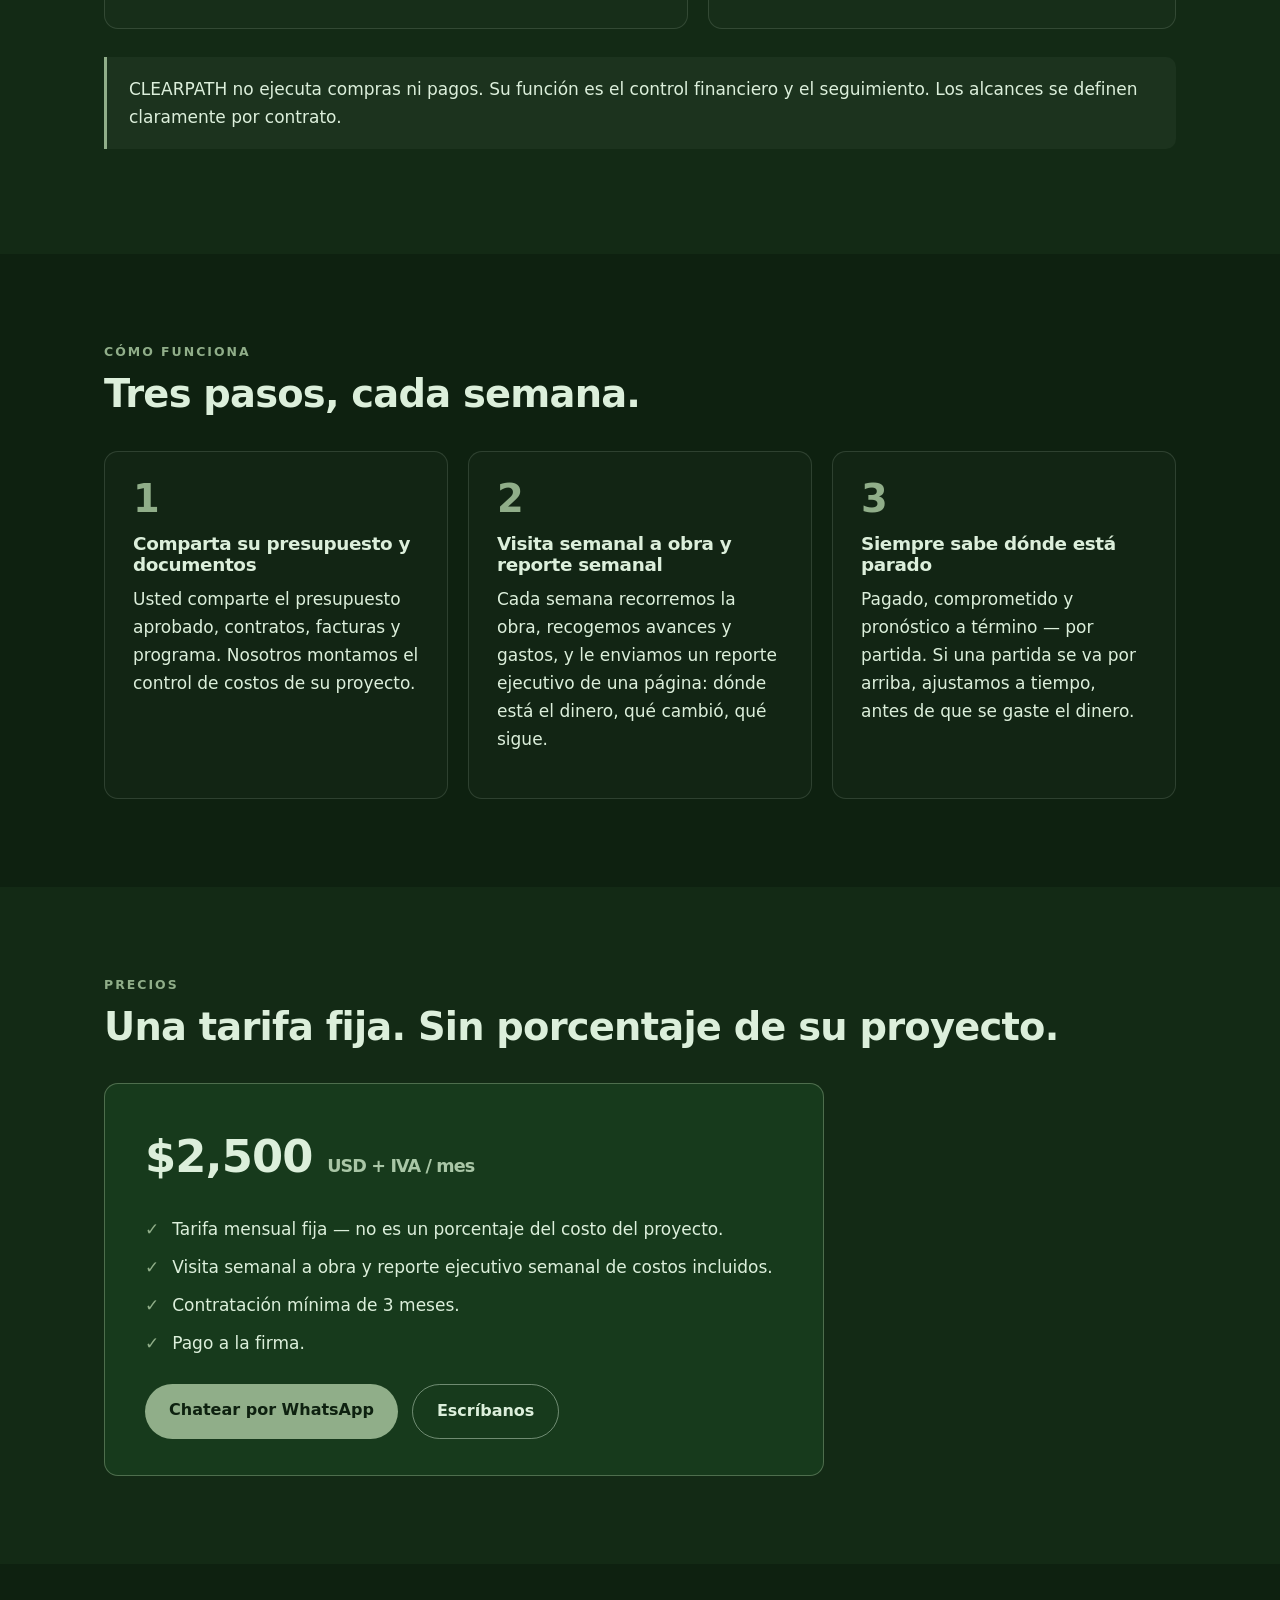
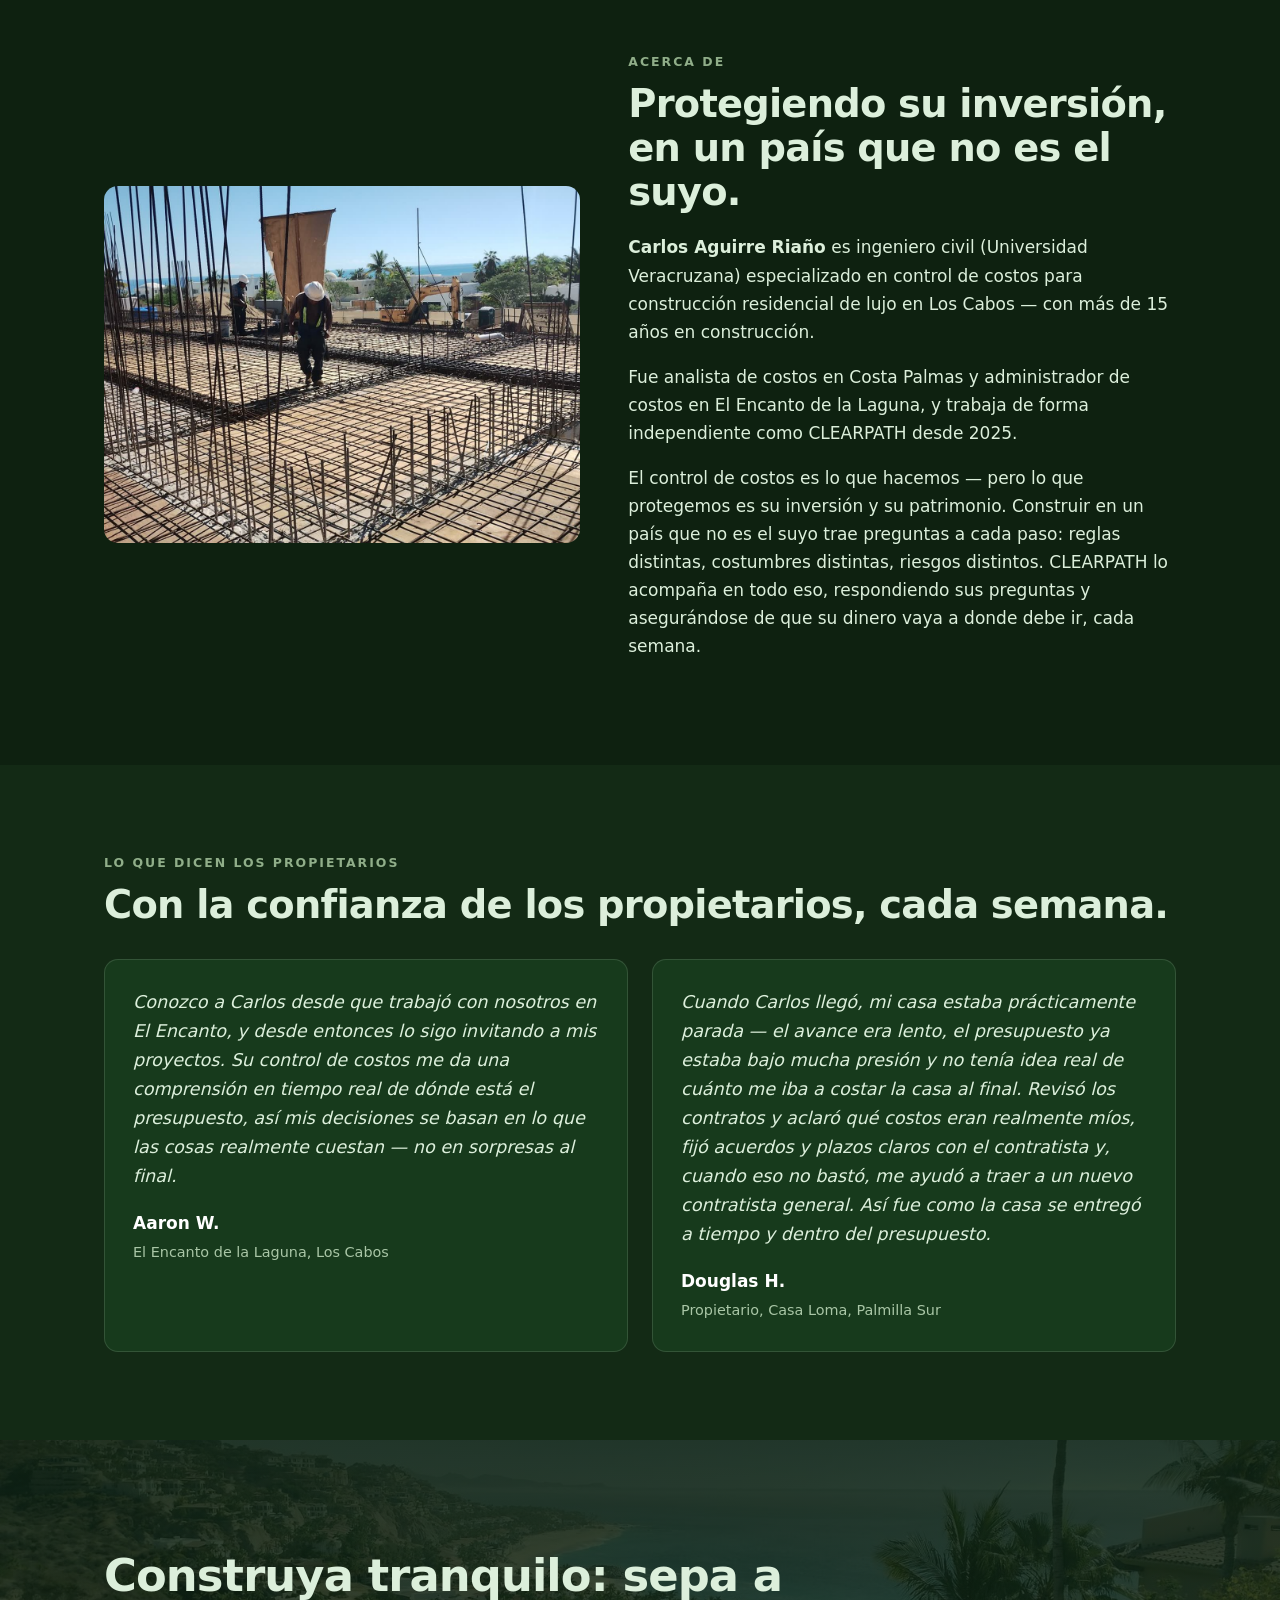
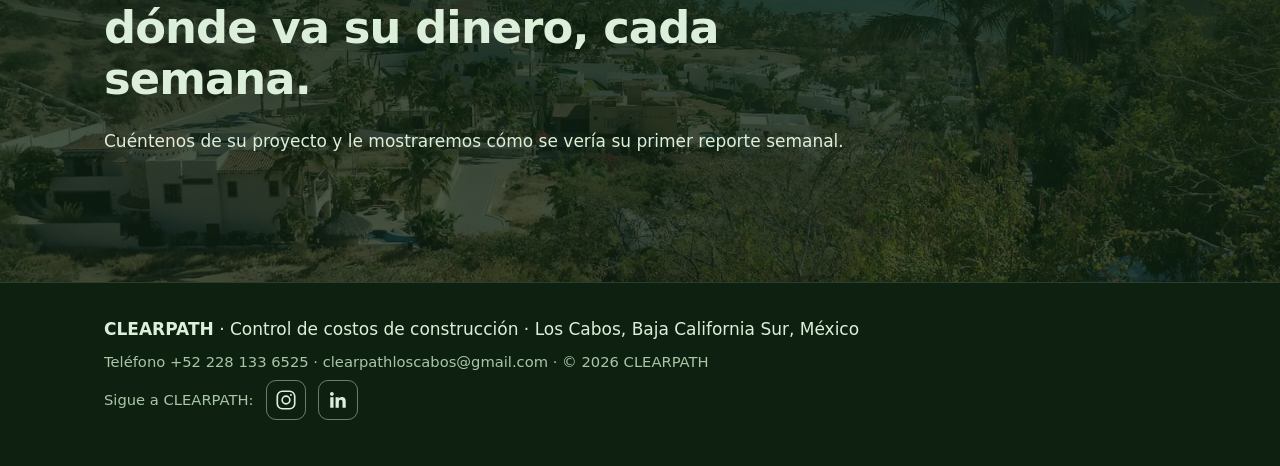
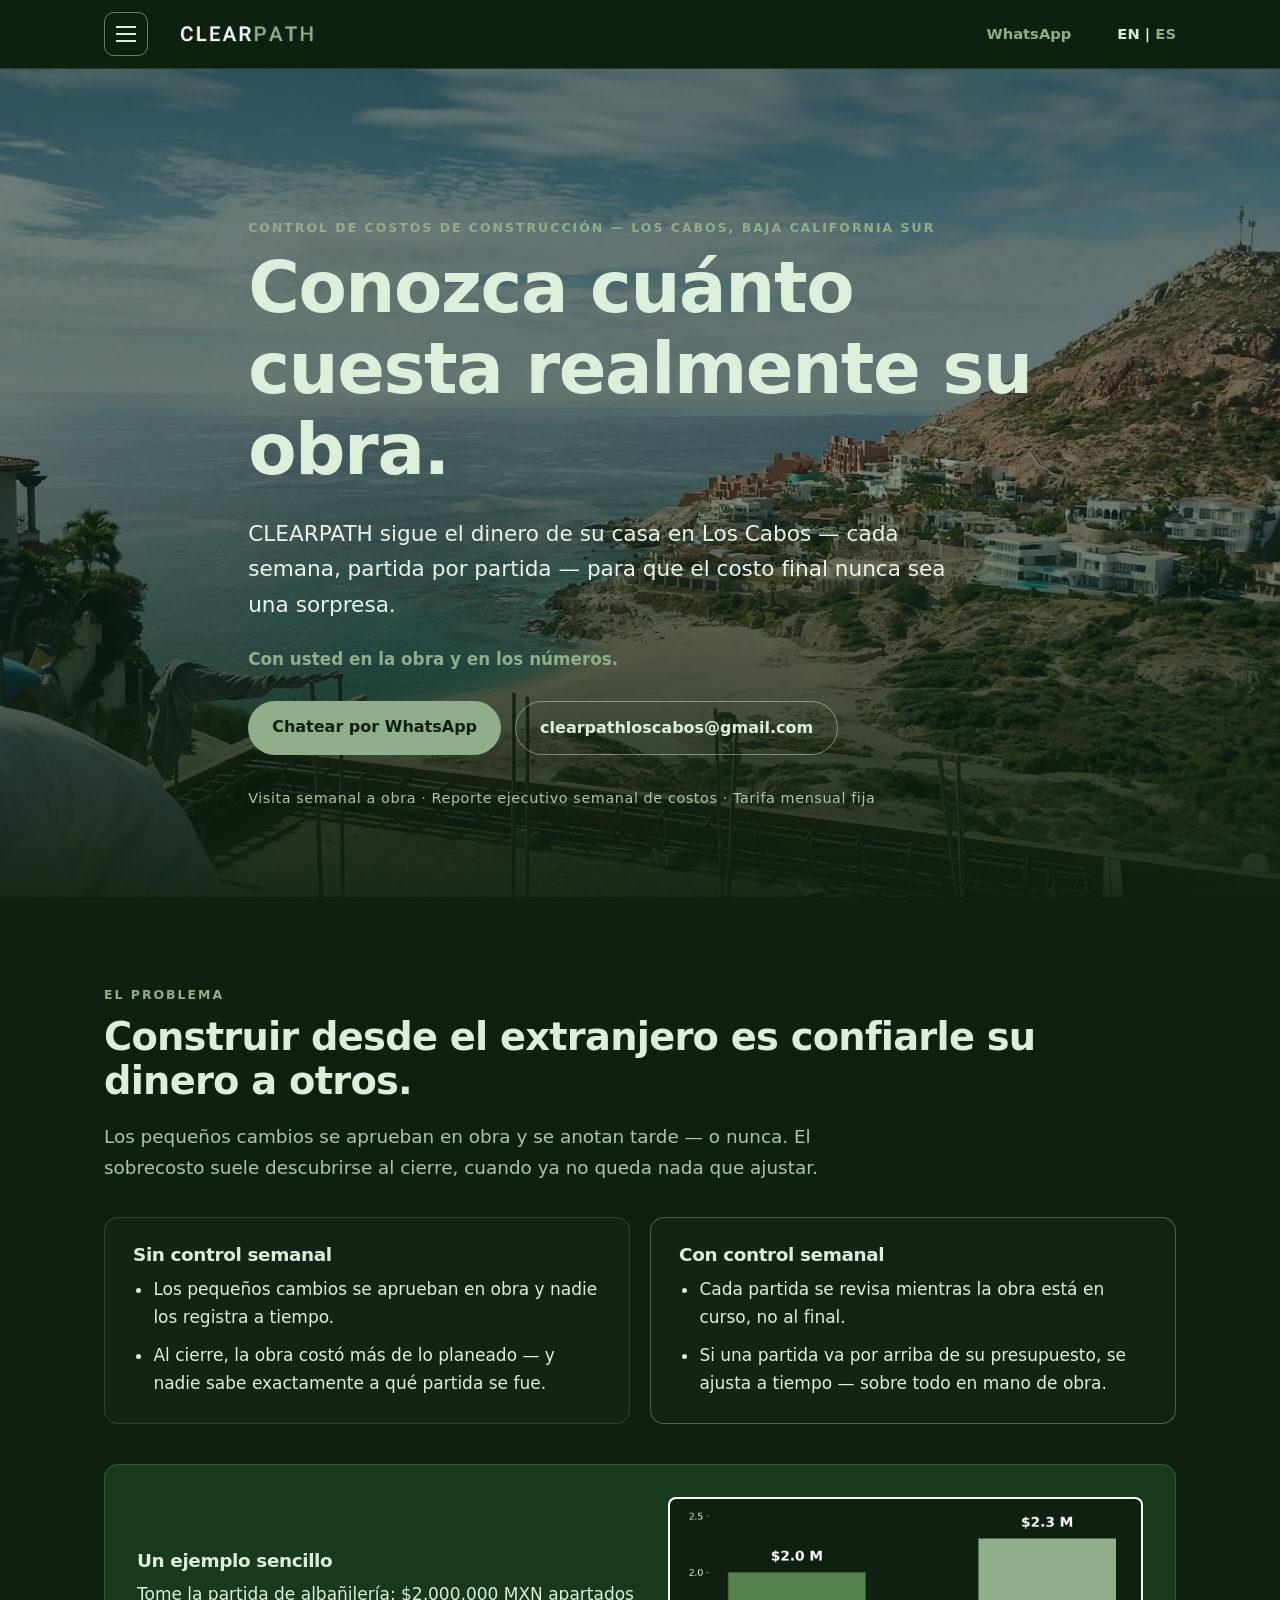
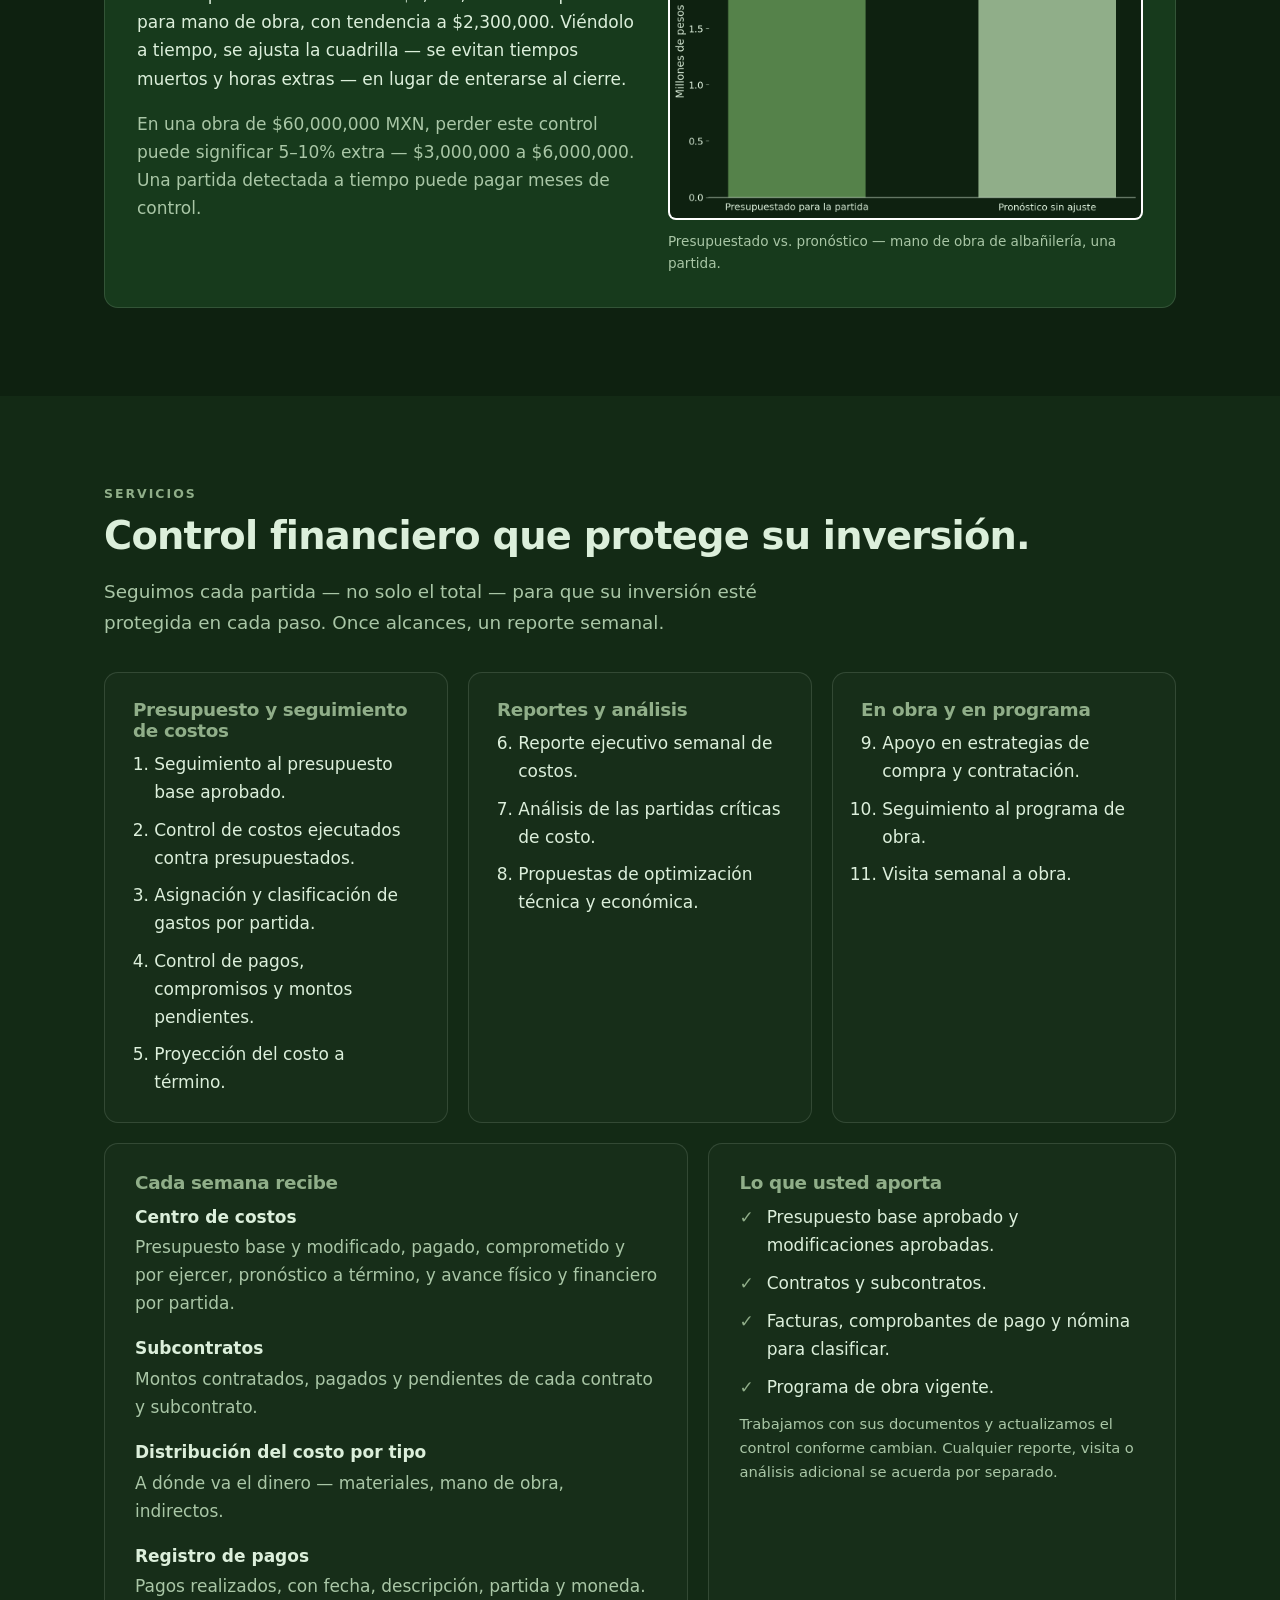
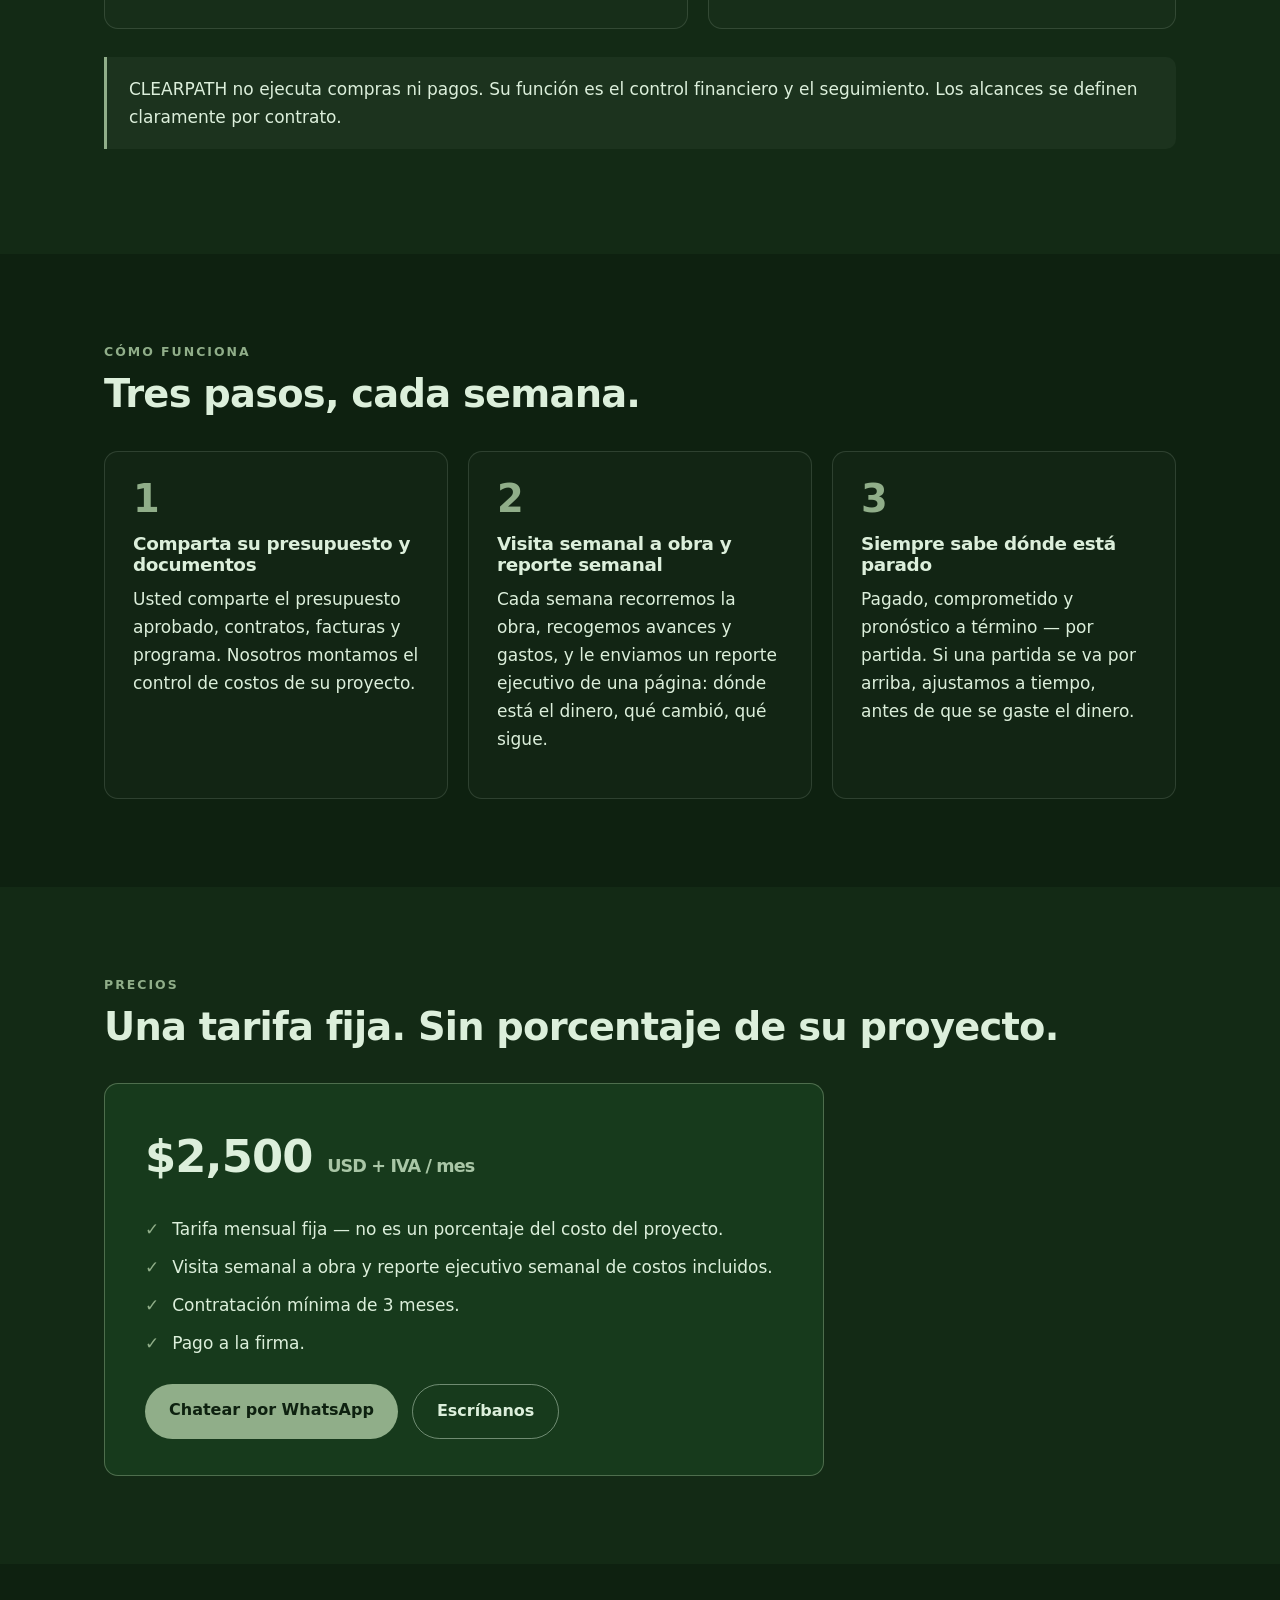
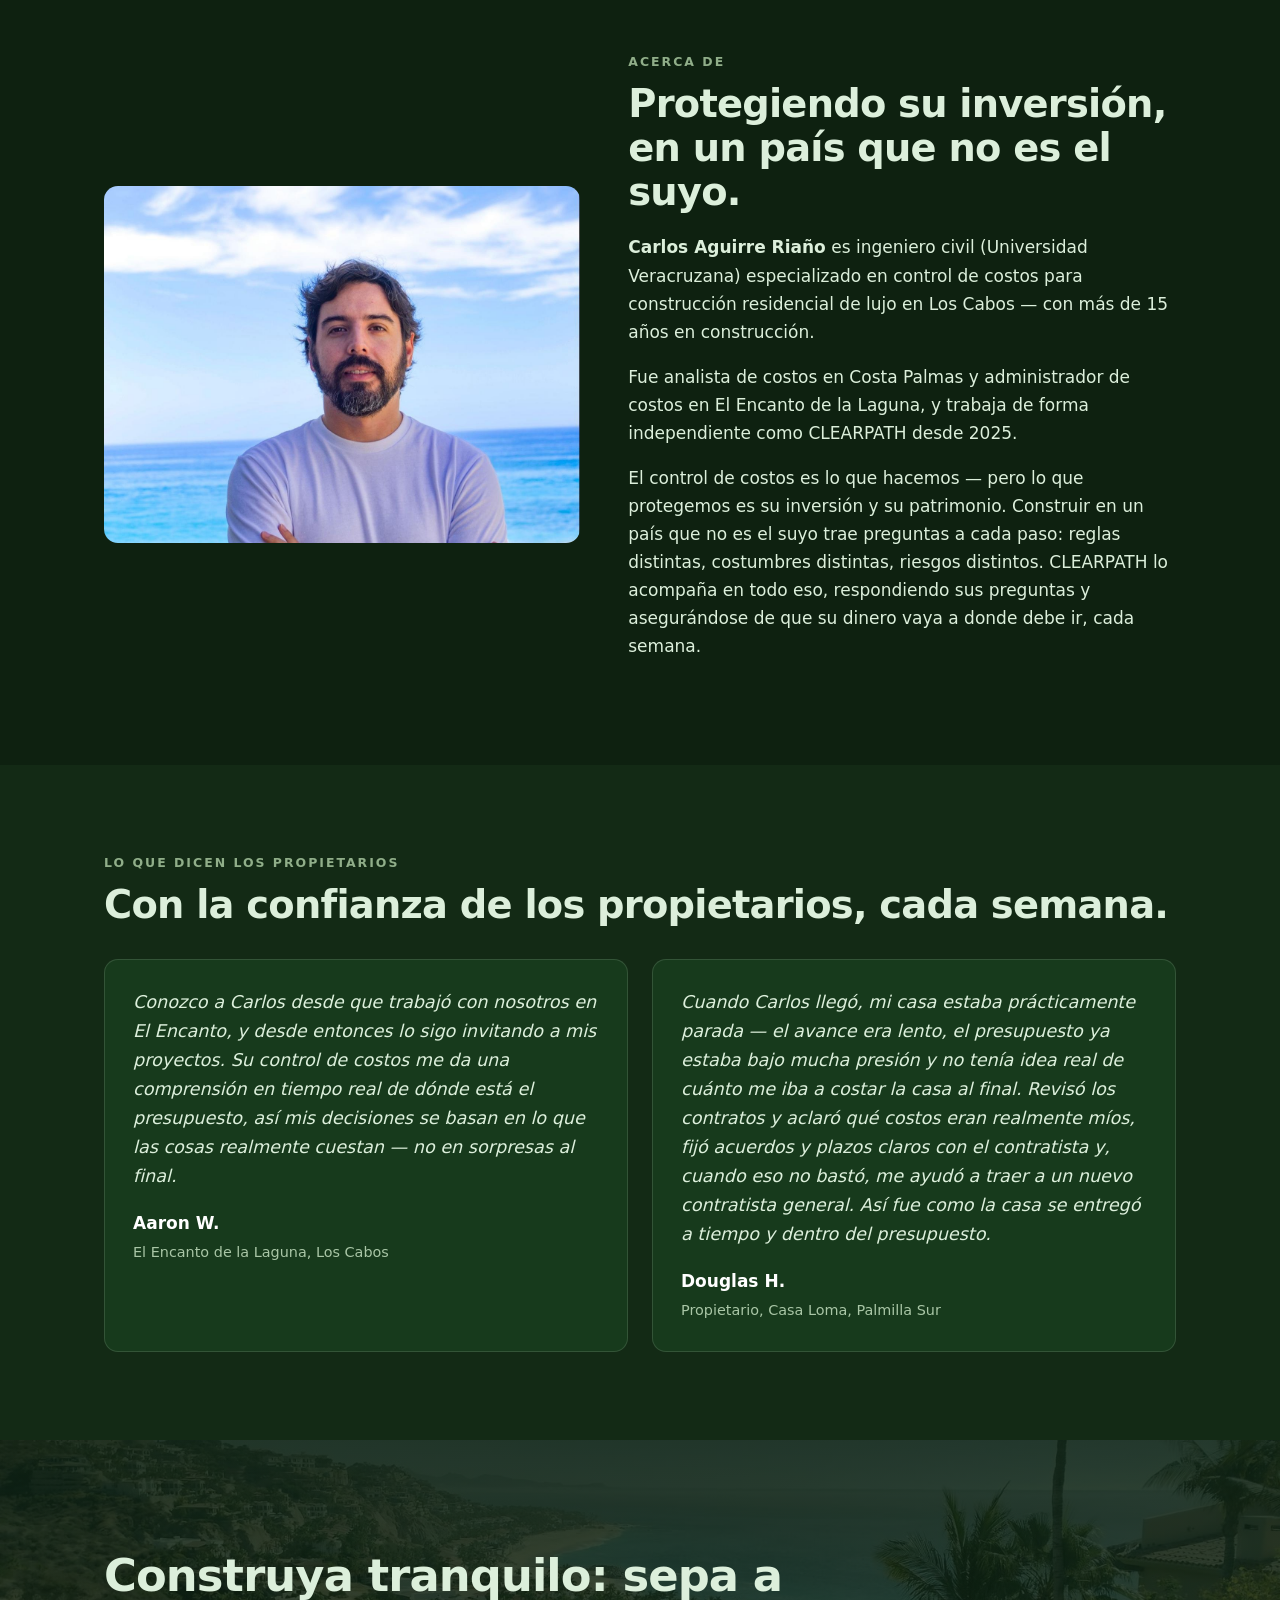
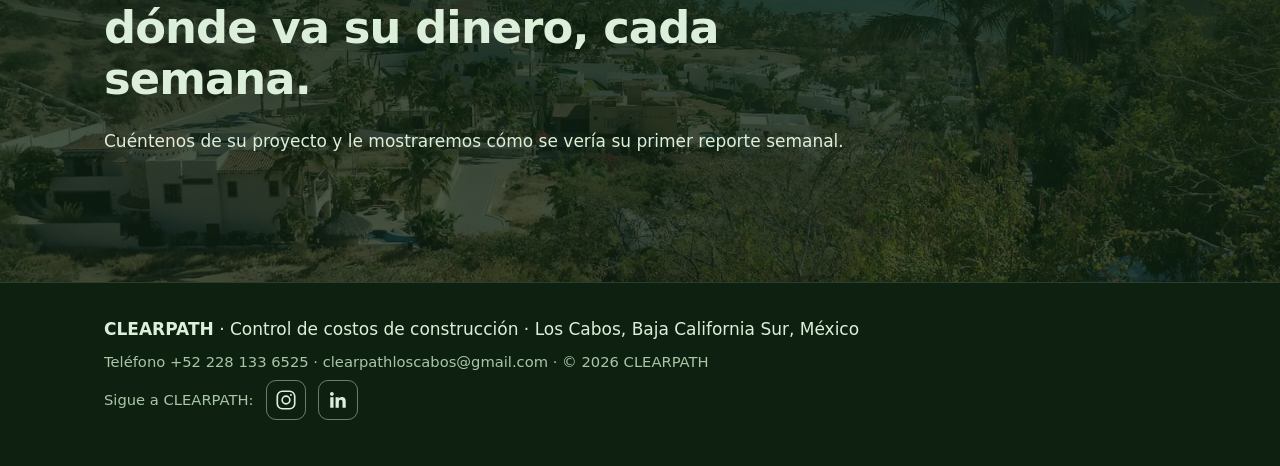
